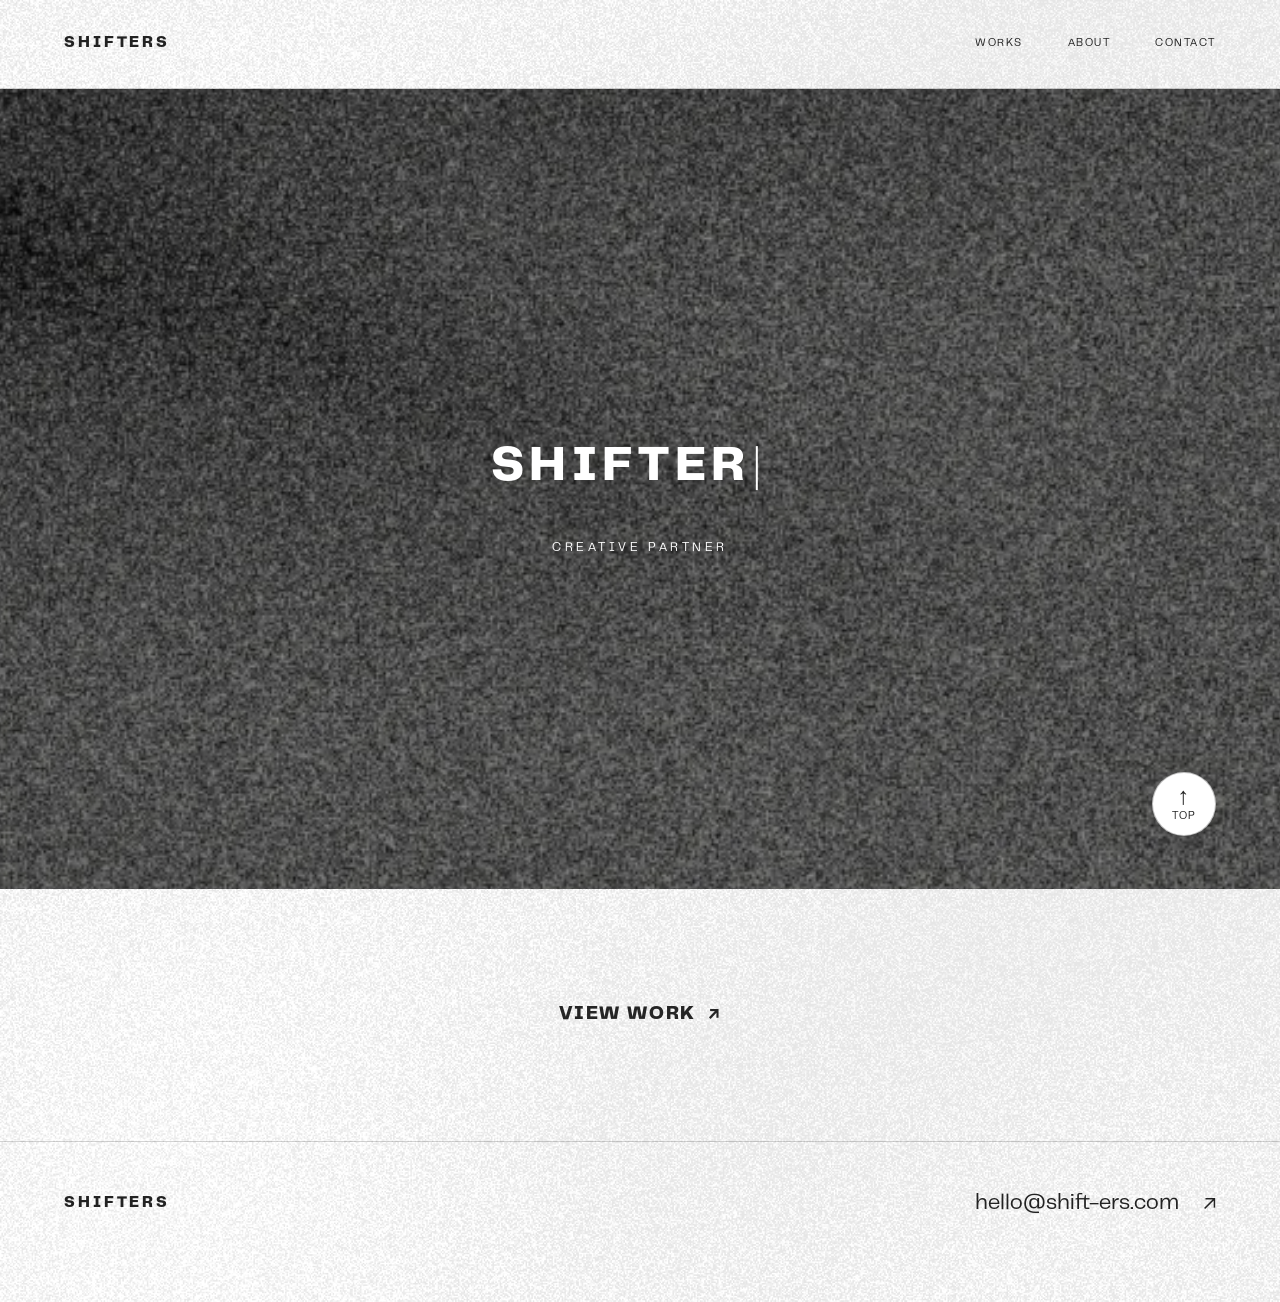
==== src/index.html @ 97853d3a "SHIFTERS 홈페이지 정적 사이트 + 인스타 자동 동기화 Co-Authored-By: Claude Opus 5.5 <noreply@anthropic.com> Claude-Ses" ====
<!doctype html>
<html lang="ko">

<head>
  <meta charset="utf-8">
  <meta name="viewport" content="width=device-width, initial-scale=1">
  <meta name="description" content="쉬프터즈 — 브랜드 빌딩과 콘텐츠 크리에이티브 파트너">

  <title>SHIFTERS — Creative Partner</title>

  <!-- 공통 스타일 다음에 페이지 스타일을 연결합니다. -->
  <link rel="stylesheet" href="./css/common.css">
  <link rel="stylesheet" href="./css/mainpage.css">

  <!-- HTML이 준비된 뒤 실행합니다. -->
  <script src="./js/common.js" defer></script>
  <script src="./js/mainpage.js" defer></script>
</head>

<body data-theme="light">
    <!-- 변경: 페이지 이동 링크를 확장자 없는 서버 경로(/, /works, /about, /contact)로 통일했습니다. -->
  <a class="skip-link" href="#main-content">본문 바로가기</a>

  <!-- 공통 헤더 -->
  <header class="site-header" id="page-top">
    <div class="container site-header__inner">
      <a class="site-brand" href="/" aria-label="SHIFTERS 홈">
        SHIFTERS
      </a>

      <button class="menu-toggle" type="button" aria-expanded="false" aria-controls="site-navigation" hidden>
        <span class="menu-toggle__label">메뉴 열기</span>

        <span class="menu-toggle__icon" aria-hidden="true">
          <span></span>
          <span></span>
        </span>
      </button>

      <nav class="site-nav" id="site-navigation" aria-label="메인 메뉴">
        <a class="site-nav__link" href="/works">WORKS</a>
        <a class="site-nav__link" href="/about">ABOUT</a>
        <a class="site-nav__link" href="/contact">CONTACT</a>
      </nav>
    </div>
  </header>

  <!-- 첫 화면 전용 콘텐츠 -->
  <main class="site-main home-page" id="main-content" tabindex="-1">
    <h1 class="home-page__title">
      SHIFTERS — Brand & Content Creative Partner
    </h1>

    <div class="stage">
      <svg class="hero-art" role="img" aria-labelledby="hero-title hero-description" xmlns="http://www.w3.org/2000/svg"
        width="1440" height="900" viewBox="0 0 1440 900">
        <title id="hero-title">SHIFTERS</title>
        <desc id="hero-description">
          PRESS THE SHIFT KEY — CREATIVE PARTNER
        </desc>

        <defs>
          <clipPath id="logo-reveal">
            <rect id="logo-mask" x="0" y="0" width="1440" height="900" />
          </clipPath>

          <clipPath id="prompt-reveal">
            <rect id="prompt-mask" x="0" y="0" width="1440" height="900" />
          </clipPath>

          <clipPath id="hero-crop">
            <rect width="1440" height="900" />
          </clipPath>
        </defs>

        <!-- 기존 차콜 배경 -->
        <g id="Charcoal-background" clip-path="url(#hero-crop)">
          <rect width="1440" height="900" fill="#242424" />

          <image id="Original-brand-charcoal-texture" x="-280" y="-130" width="2000" height="3262.032"
            preserveAspectRatio="none" href="./image/shifters_logo.webp" />

          <rect width="1440" height="900" fill="#000" opacity="0.20" />
        </g>

        <!-- 기존 SVG 메뉴는 공통 HTML 헤더로 옮겼습니다. -->

        <g id="Hero-logo">
          <text id="SHIFTERS-editable-source" clip-path="url(#logo-reveal)" x="720" y="440" fill="#fff"
            font-family="Telegraf, Arial Black, Arial, sans-serif" font-size="56" font-weight="800" letter-spacing="6"
            text-anchor="middle">SHIFTERS</text>
        </g>

        <g id="Shift-key-prompt">
          <text id="PRESS-THE-SHIFT-KEY" clip-path="url(#prompt-reveal)" x="720" y="499" fill="#fff"
            font-family="Telegraf, Arial, sans-serif" font-size="18" letter-spacing="6" text-anchor="middle">PRESS THE
            SHIFT KEY</text>
        </g>

        <text id="Brand-description" x="720" y="520" fill="#fff" font-family="Telegraf, Arial, sans-serif"
          font-size="14" letter-spacing="4" text-anchor="middle">CREATIVE PARTNER</text>

        <rect id="animated-caret" x="0" y="0" width="2" height="20" fill="#fff" aria-hidden="true" />
      </svg>

    </div>
    <section class="home-work-cta" aria-label="작업물 보기">
      <a class="text-link" href="/works">VIEW WORK <span aria-hidden="true">↗</span></a>
    </section>
  </main>

  <!-- 공통 푸터 -->
  <footer class="site-footer">
    <div class="container">
      <div class="site-footer__top">
        <a class="site-brand" href="/" aria-label="SHIFTERS 홈">
          SHIFTERS
        </a>

        <a class="site-footer__email" href="mailto:hello@shift-ers.com">
          hello@shift-ers.com
          <span aria-hidden="true">↗</span>
        </a>
      </div>

      <div class="site-footer__bottom">
<!--        <p>CREATIVE PARTNER</p>-->
<!--        <p>PRESS THE SHIFT KEY.</p>-->
      </div>
    </div>
  </footer>
  <!-- 변경: CONTACT와 같은 고정 TOP 버튼으로 페이지 맨 위로 이동합니다. -->
  <a class="page-top-button" href="#page-top" aria-label="페이지 맨 위로 이동">TOP</a>
</body>

</html>
---- src/css/common.css ----
/* ========================================
   Fonts
======================================== */

@font-face {
    font-family: "Telegraf";
    src: url("../fonts/PPTelegraf-Regular.otf") format("opentype");
    font-weight: 400;
    font-style: normal;
    font-display: swap;
}

@font-face {
    font-family: "Telegraf";
    src: url("../fonts/PPTelegraf-Ultrabold.otf") format("opentype");
    font-weight: 800;
    font-style: normal;
    font-display: swap;
}

/* ========================================
   Design tokens
======================================== */

:root {
    --font-body:
        "Telegraf",
        "Apple SD Gothic Neo",
        "Noto Sans KR",
        Arial,
        sans-serif;

    --content-width: 1440px;
    --page-gutter: clamp(24px, 5vw, 80px);
    --section-space: clamp(64px, 9vw, 140px);

    --text-small: 12px;
    --text-body: 16px;

    --motion-fast: 180ms;
}

/* 기본 테마: 밝은 내부 페이지 */
body {
    --color-background: #f3f2ee;
    --color-surface: #eae9e4;
    --color-text: #252525;
    --color-muted: #686862;
    --color-line: #d6d5cf;
}

/* 어두운 첫 화면 */
body[data-theme="dark"] {
    --color-background: #242424;
    --color-surface: #2d2d2d;
    --color-text: #f3f2ee;
    --color-muted: #b7b7af;
    --color-line: #494945;
}

/* ========================================
   Base
======================================== */

*,
*::before,
*::after {
    box-sizing: border-box;
}

html {
    scroll-behavior: smooth;
    scroll-padding-top: 24px;
}

body {
    display: flex;
    flex-direction: column;
    min-height: 100vh;
    min-height: 100svh;
    margin: 0;
    background: var(--color-background);
    color: var(--color-text);
    font-family: var(--font-body);
    font-size: var(--text-body);
    line-height: 1.7;
    word-break: keep-all;
    overflow-wrap: anywhere;
    -webkit-font-smoothing: antialiased;
}

h1,
h2,
h3,
h4,
p {
    margin: 0;
}

h1,
h2,
h3,
h4 {
    line-height: 1.2;
}

a {
    color: inherit;
    text-decoration: none;
}

button,
input,
textarea,
select {
    font: inherit;
}

button {
    color: inherit;
}

button:not(:disabled) {
    cursor: pointer;
}

img,
video {
    display: block;
    max-width: 100%;
    height: auto;
}

svg {
    display: block;
    max-width: 100%;
}

[hidden] {
    display: none !important;
}

::selection {
    background: var(--color-text);
    color: var(--color-background);
}

:focus-visible {
    outline: 2px solid currentColor;
    outline-offset: 6px;
}

/* ========================================
   Shared layout
======================================== */

.container {
    width: 100%;
    max-width: var(--content-width);
    margin-inline: auto;
    padding-inline: var(--page-gutter);
}

.site-main {
    flex: 1;
    min-width: 0;
}

.section {
    padding-block: var(--section-space);
}

.section-label {
    font-size: 11px;
    font-weight: 400;
    line-height: 1.6;
    letter-spacing: 0.14em;
}

.section-title {
    font-size: clamp(36px, 4.8vw, 72px);
    font-weight: 800;
    line-height: 1.2;
    letter-spacing: -0.05em;
}

.section-description {
    max-width: 560px;
    color: var(--color-muted);
    font-size: clamp(14px, 1.4vw, 17px);
    line-height: 1.9;
}

.text-link {
    display: inline-flex;
    align-items: center;
    gap: 24px;
    min-height: 44px;
    border-bottom: 1px solid var(--color-line);
}

.text-link:hover {
    border-bottom-color: currentColor;
}

/* ========================================
   Skip link
======================================== */

.skip-link {
    position: fixed;
    top: 12px;
    left: 12px;
    z-index: 100;
    padding: 12px 18px;
    transform: translateY(calc(-100% - 24px));
    background: var(--color-text);
    color: var(--color-background);
}

.skip-link:focus {
    transform: translateY(0);
}

/* ========================================
   Header
======================================== */

.site-header {
    position: relative;
    z-index: 20;
    background: var(--color-background);
    border-bottom: 1px solid var(--color-line);
}

.site-header__inner {
    display: flex;
    align-items: center;
    justify-content: space-between;
    gap: 32px;
    min-height: 88px;
}

.site-brand {
    display: inline-flex;
    align-items: center;
    min-height: 44px;
    flex-shrink: 0;
    font-size: 16px;
    font-weight: 800;
    letter-spacing: 0.18em;
}

.site-nav {
    display: flex;
    align-items: center;
    gap: clamp(24px, 3.5vw, 56px);
}

.site-nav__link {
    position: relative;
    display: inline-flex;
    align-items: center;
    min-height: 44px;
    font-size: 11px;
    letter-spacing: 0.14em;
}

.site-nav__link::after {
    position: absolute;
    right: 0;
    bottom: 5px;
    left: 0;
    height: 1px;
    background: currentColor;
    transform: scaleX(0);
    transform-origin: left;
    transition: transform var(--motion-fast) ease;
    content: "";
}

.site-nav__link:hover::after,
.site-nav__link[aria-current="page"]::after {
    transform: scaleX(1);
}

/* ========================================
   Mobile menu button
======================================== */

.menu-toggle {
    display: none;
    align-items: center;
    justify-content: center;
    gap: 12px;
    min-width: 44px;
    min-height: 44px;
    padding: 8px 0 8px 12px;
    border: 0;
    background: transparent;
}

.menu-toggle__label {
    font-size: 12px;
}

.menu-toggle__icon {
    position: relative;
    display: block;
    width: 22px;
    height: 16px;
}

.menu-toggle__icon>span {
    position: absolute;
    left: 0;
    width: 22px;
    height: 1px;
    background: currentColor;
    transition:
        top var(--motion-fast) ease,
        transform var(--motion-fast) ease;
}

.menu-toggle__icon>span:first-child {
    top: 4px;
}

.menu-toggle__icon>span:last-child {
    top: 12px;
}

.menu-toggle[aria-expanded="true"] .menu-toggle__icon>span:first-child {
    top: 8px;
    transform: rotate(45deg);
}

.menu-toggle[aria-expanded="true"] .menu-toggle__icon>span:last-child {
    top: 8px;
    transform: rotate(-45deg);
}

/* ========================================
   Footer
======================================== */

.site-footer {
    margin-top: var(--section-space);
    padding-block: 40px 28px;
    border-top: 1px solid var(--color-line);
}

.site-footer__top,
.site-footer__bottom {
    display: flex;
    align-items: center;
    justify-content: space-between;
    gap: 24px;
}

.site-footer__email {
    display: inline-flex;
    align-items: center;
    gap: 24px;
    min-height: 44px;
    font-size: clamp(14px, 1.8vw, 22px);
}

.site-footer__email:hover {
    text-decoration: underline;
    text-underline-offset: 6px;
}

.site-footer__bottom {
    margin-top: 48px;
    color: var(--color-muted);
    font-size: 10px;
    letter-spacing: 0.08em;
}

/* ========================================
   Mobile
======================================== */

@media (max-width: 760px) {
    .site-header__inner {
        flex-wrap: wrap;
        gap: 0;
        min-height: 72px;
    }

    .site-brand {
        font-size: 14px;
    }

    .menu-toggle:not([hidden]) {
        display: inline-flex;
    }

    .site-nav {
        flex-direction: column;
        align-items: stretch;
        gap: 0;
        width: 100%;
        padding-block: 12px 24px;
    }

    .site-nav__link {
        min-height: 56px;
        border-top: 1px solid var(--color-line);
        font-size: 13px;
    }

    .site-nav__link::after {
        right: auto;
        bottom: 12px;
        width: 24px;
    }

    .site-footer__top,
    .site-footer__bottom {
        flex-direction: column;
        align-items: flex-start;
        gap: 12px;
    }

    .site-footer__bottom {
        margin-top: 32px;
    }
}

@media (prefers-reduced-motion: reduce) {
    html {
        scroll-behavior: auto;
    }

    .site-nav__link::after,
    .menu-toggle__icon>span {
        transition: none;
    }
}

/* 회사소개서 2페이지의 원본 질감 적용 (밝은 페이지 전용).
   PNG는 글자/그림이 없는 검은 입자 + 투명 배경 원본입니다.
   PDF와 같이 흰 바탕 위에 15% 농도로 겹쳐 밝은 종이 질감을 만듭니다. */
body[data-theme="light"] {
    --color-background: #fff;
    --color-surface: transparent;
    --color-line: rgb(37 37 37 / 20%);
    background: var(--color-background);
    position: relative;
    isolation: isolate;
}

/* 별도 배경 레이어만 투명하게 하므로 본문 글자와 이미지는 흐려지지 않습니다.
   원본 3200px 이미지를 PDF 페이지 폭과 같은 1440px로 표시합니다.
   화면 폭에 따라 입자 크기가 달라지지 않도록 크기를 고정합니다. */
body[data-theme="light"]::before {
    content: "";
    position: absolute;
    inset: 0;
    z-index: -1;
    pointer-events: none;
    background-image: url("../image/paper-texture-light.webp");
    background-repeat: repeat;
    background-size: 1440px 864px;
    opacity: 0.15;
}

/* 헤더와 푸터도 같은 배경이 이어지도록 단색 덮개를 없앱니다.
   dark 테마와 메인페이지에는 적용되지 않습니다. */
body[data-theme="light"] .site-header,
body[data-theme="light"] .site-footer {
    background: transparent;
}

/* 밝은 페이지 가독성 보정 */
body[data-theme="light"] {
    --color-text: #222;
    --color-muted: #4d4d49;

    /* 영문은 Telegraf, 지원하지 않는 한글은 다음 글꼴로 표시 */
    font-family:
        "Telegraf",
        "Apple SD Gothic Neo",
        "Noto Sans KR",
        "Malgun Gothic",
        sans-serif;
}

/* 종이 질감은 유지하되 작은 글자를 방해하지 않도록 농도 감소 */
body[data-theme="light"]::before {
    opacity: 0.1;
}

/* 변경: 메인·WORKS에서 CONTACT와 동일한 크기와 위치의 TOP 버튼을 사용합니다. */
.page-top-button {
    position: fixed;
    right: clamp(32px, 5vw, 80px);
    bottom: calc(64px + env(safe-area-inset-bottom, 0px));
    z-index: 15;
    display: flex;
    flex-direction: column;
    align-items: center;
    justify-content: center;
    gap: 2px;
    width: 64px;
    height: 64px;
    min-height: 64px;
    margin: 0;
    padding: 0;
    border: 1px solid rgb(37 37 37 / 28%);
    border-radius: 50%;
    background: #fff;
    color: #252525;
    box-shadow: 0 4px 18px rgb(0 0 0 / 12%);
    font-size: 11px;
    line-height: 1.2;
    letter-spacing: 0.08em;
    transition: background-color 180ms ease, box-shadow 180ms ease;
}

.page-top-button::before {
    content: "↑";
    font-family: Arial, sans-serif;
    font-size: 24px;
    line-height: 1;
}

@media (hover: hover) {
    .page-top-button:hover {
        background: #fff;
        box-shadow: 0 5px 18px rgb(0 0 0 / 10%);
    }
}

@media (max-width: 760px) {
    .page-top-button {
        right: 24px;
        bottom: calc(40px + env(safe-area-inset-bottom, 0px));
    }
}

@media (prefers-reduced-motion: reduce) {
    .page-top-button {
        transition: none;
    }
}
---- src/css/mainpage.css ----
/* 첫 화면 레이아웃 */
.home-page {
  display: grid;
  place-items: center;
}

/* 화면에는 SVG 로고를 보여주고, 문서 제목은 별도로 제공합니다. */
.home-page__title {
  position: absolute;
  width: 1px;
  height: 1px;
  padding: 0;
  margin: -1px;
  overflow: hidden;
  clip-path: inset(50%);
  white-space: nowrap;
  border: 0;
}

.home-page .stage {
  position: relative;
  width: 100%;
  margin-inline: auto;
  isolation: isolate;
}

.home-page .hero-art {
  display: block;
  width: 100%;
  height: auto;
}

.home-page #animated-caret {
  visibility: hidden;
}

/* 실제로 클릭할 수 있는 프로젝트 링크 */
.hero-work-link {
  position: absolute;
  top: 71%;
  left: 50%;
  display: inline-flex;
  align-items: center;
  justify-content: center;
  gap: 20px;
  min-height: 44px;
  padding: 10px 16px;
  transform: translateX(-50%);
  color: #fff;
  font-size: 12px;
  letter-spacing: 0.2em;
  white-space: nowrap;
}

.hero-work-link:hover {
  text-decoration: underline;
  text-underline-offset: 6px;
}

.hero-work-link > span {
  font-size: 20px;
}

/* 첫 화면 하단 라벨 */
.hero-bottom {
  position: absolute;
  right: 4.1667%;
  bottom: 5%;
  left: 4.1667%;
  display: flex;
  align-items: center;
  gap: 24px;
  color: #fff;
  font-size: 11px;
  letter-spacing: 0.18em;
}

.hero-bottom > span:first-child {
  flex-shrink: 0;
}

.hero-bottom__line {
  flex: 1;
  height: 1px;
  background: rgb(255 255 255 / 60%);
}

/* 홈에서는 히어로 다음에 바로 푸터가 이어집니다. */
.home-page + .site-footer {
  margin-top: 0;
}

/* 모바일에서는 SVG 중앙 부분을 크게 보여줍니다. */
@media (max-width: 760px) {
  .home-page .stage {
    height: 620px;
    height: clamp(520px, 76svh, 720px);
    overflow: hidden;
  }

  .home-page .hero-art {
    position: absolute;
    top: 50%;
    left: 50%;
    width: auto;
    max-width: none;
    height: 100%;
    transform: translate(-50%, -50%);
  }

  .hero-work-link {
    top: 73%;
    font-size: 11px;
  }

  .hero-bottom {
    right: 24px;
    bottom: 28px;
    left: 24px;
    gap: 18px;
    font-size: 9px;
  }
}
/* 히어로 다음에는 작업물 페이지로 이어지는 링크만 표시 */
.home-work-cta {
  display: flex;
  justify-content: center;
  align-items: center;
  padding: clamp(56px, 8vw, 104px) 24px;
}
.home-work-cta .text-link {
  gap: 12px;
  min-height: 44px;
  padding: 12px 0;
  border: 0;
  background: transparent;
  color: #252525;
  font-size: clamp(16px, 1.5vw, 20px);
  font-weight: 600;
  line-height: 1.2;
  letter-spacing: 0.08em;
  transition: background-color 180ms ease, color 180ms ease;
}
.home-work-cta .text-link > span { font-size: 1em; }
.home-work-cta .text-link:hover {
  background: #252525;
  color: #fffefa;
  border-color: #252525;
}
.home-work-cta .text-link:focus-visible {
  outline: 2px solid #252525;
  outline-offset: 6px;
}
@media (prefers-reduced-motion: reduce) {
  .home-work-cta .text-link { transition: none; }
}
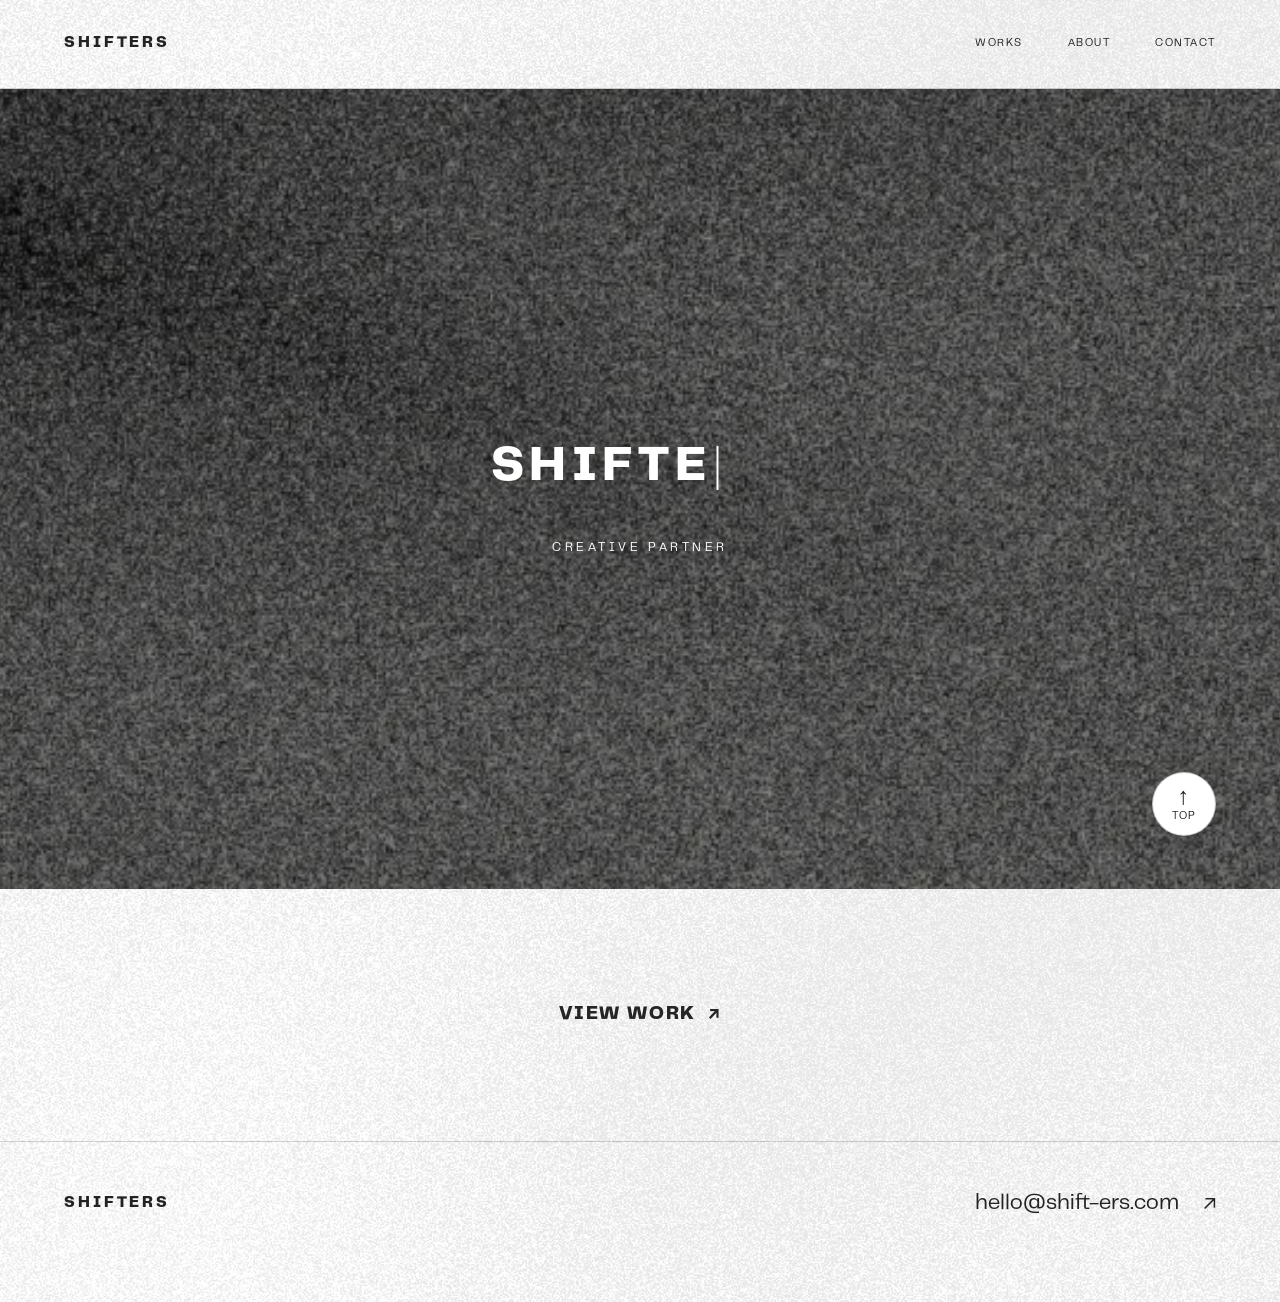
==== commit a8bad479: "페이지 제목·설명에 한글 브랜드명 쉬프터즈 추가 Co-Authored-By: Claude Opus 5.5 <noreply@anthropic.com> Claude-Session: h" ====
--- a/src/index.html
+++ b/src/index.html
@@ -6,7 +6,7 @@
   <meta name="viewport" content="width=device-width, initial-scale=1">
   <meta name="description" content="쉬프터즈 — 브랜드 빌딩과 콘텐츠 크리에이티브 파트너">
 
-  <title>SHIFTERS — Creative Partner</title>
+  <title>쉬프터즈 SHIFTERS — 브랜드·콘텐츠 크리에이티브 파트너</title>
 
   <!-- 공통 스타일 다음에 페이지 스타일을 연결합니다. -->
   <link rel="stylesheet" href="./css/common.css">
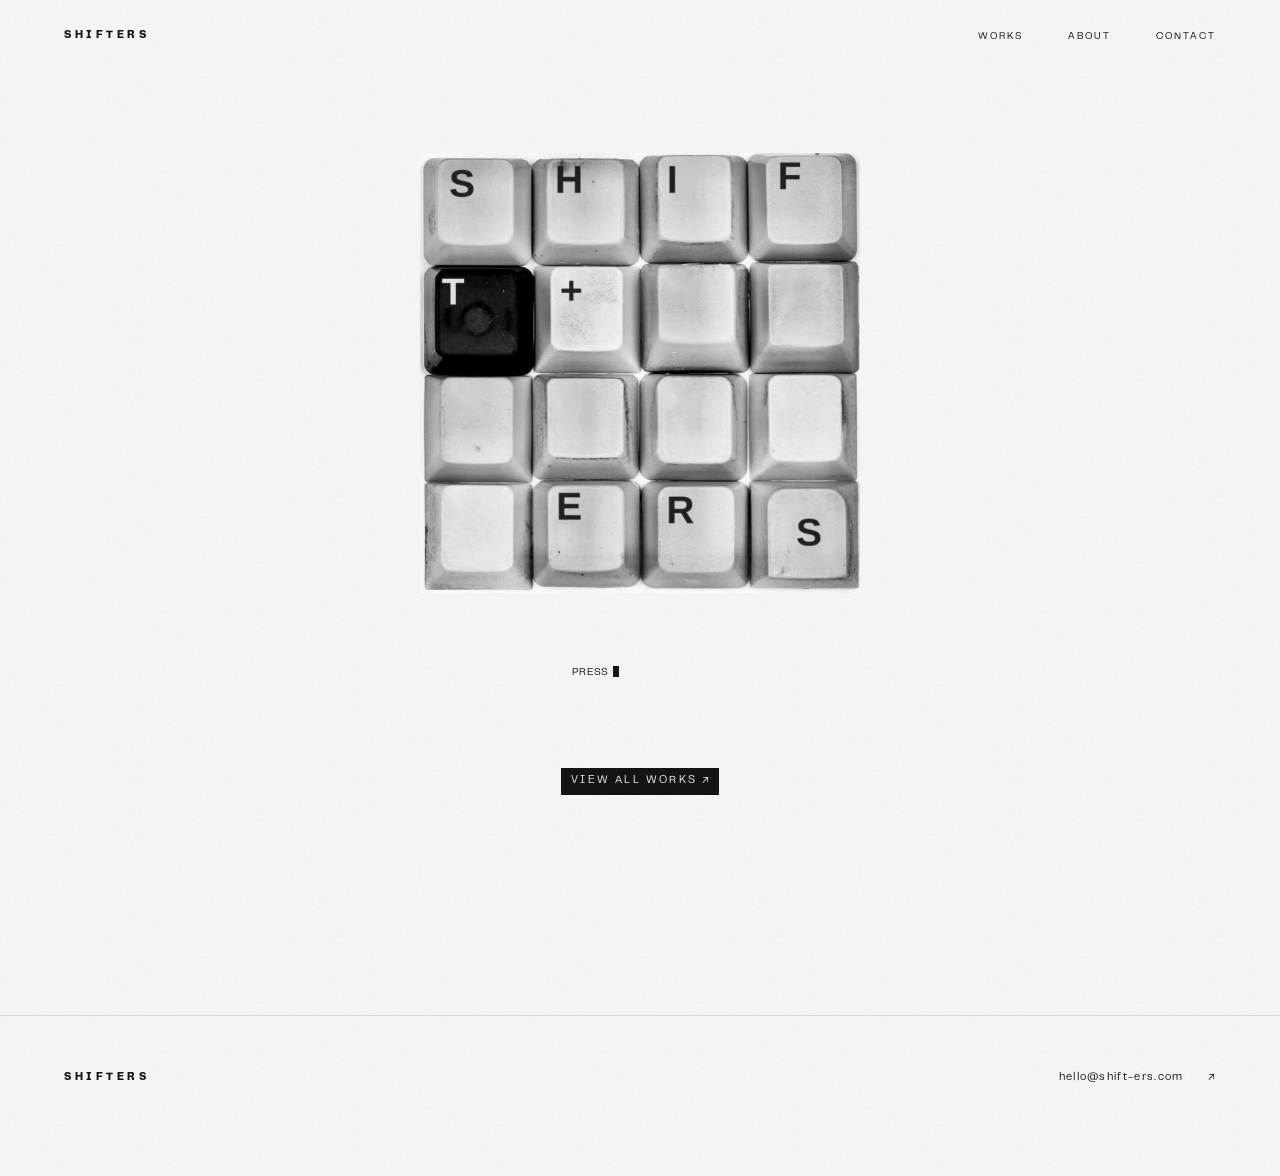
==== commit c91df96e: "새 디자인 실제 사이트 반영: src-next → src 메인·WORKS·ABOUT·CONTACT 리디자인을 라이브에 적용. WORKS 번호는 01부터 오름차순.  Co-Autho" ====
--- a/src/index.html
+++ b/src/index.html
@@ -10,14 +10,14 @@
 
   <!-- 공통 스타일 다음에 페이지 스타일을 연결합니다. -->
   <link rel="stylesheet" href="./css/common.css">
-  <link rel="stylesheet" href="./css/mainpage.css">
+  <link rel="stylesheet" href="./css/theme.css">
 
   <!-- HTML이 준비된 뒤 실행합니다. -->
   <script src="./js/common.js" defer></script>
-  <script src="./js/mainpage.js" defer></script>
+  <script src="./js/theme.js" defer></script>
 </head>
 
-<body data-theme="light">
+<body data-theme="light" class="page-home">
     <!-- 변경: 페이지 이동 링크를 확장자 없는 서버 경로(/, /works, /about, /contact)로 통일했습니다. -->
   <a class="skip-link" href="#main-content">본문 바로가기</a>
 
@@ -45,68 +45,26 @@
     </div>
   </header>
 
-  <!-- 첫 화면 전용 콘텐츠 -->
-  <main class="site-main home-page" id="main-content" tabindex="-1">
-    <h1 class="home-page__title">
-      SHIFTERS — Brand & Content Creative Partner
-    </h1>
+  <main class="site-main home-page arc-home" id="main-content" tabindex="-1">
+    <h1 class="visually-hidden">쉬프터즈 SHIFTERS — 브랜드·콘텐츠 크리에이티브 파트너</h1>
 
-    <div class="stage">
-      <svg class="hero-art" role="img" aria-labelledby="hero-title hero-description" xmlns="http://www.w3.org/2000/svg"
-        width="1440" height="900" viewBox="0 0 1440 900">
-        <title id="hero-title">SHIFTERS</title>
-        <desc id="hero-description">
-          PRESS THE SHIFT KEY — CREATIVE PARTNER
-        </desc>
+    <!-- 첫 화면: 키캡 사진 하나 + 바로 아래 PRESS THE SHIFT KEY -->
+    <section class="arc-hero" aria-label="SHIFTERS 소개">
 
-        <defs>
-          <clipPath id="logo-reveal">
-            <rect id="logo-mask" x="0" y="0" width="1440" height="900" />
-          </clipPath>
+      <div class="arc-hero__center">
+        <button class="arc-key arc-keyphoto" type="button" aria-label="SHIFT+ERS 키캡 눌러보기">
+          <img src="./image/shifters-keys.webp" alt="SHIFT+ERS가 한 글자씩 새겨진 키보드 키캡들" width="1200" height="1200">
+        </button>
+        <div class="arc-credit arc-typewriter" aria-label="Press the shift key. Creative partner.">
+          <p class="arc-credit__title" data-type="Press the shift key" aria-hidden="true"></p>
+          <p class="arc-credit__line" data-type="Creative partner" aria-hidden="true"></p>
+        </div>
 
-          <clipPath id="prompt-reveal">
-            <rect id="prompt-mask" x="0" y="0" width="1440" height="900" />
-          </clipPath>
+        <a class="arc-more arc-more--hero" href="/works">View all works <span aria-hidden="true">&#8599;</span></a>
+      </div>
+    </section>
 
-          <clipPath id="hero-crop">
-            <rect width="1440" height="900" />
-          </clipPath>
-        </defs>
 
-        <!-- 기존 차콜 배경 -->
-        <g id="Charcoal-background" clip-path="url(#hero-crop)">
-          <rect width="1440" height="900" fill="#242424" />
-
-          <image id="Original-brand-charcoal-texture" x="-280" y="-130" width="2000" height="3262.032"
-            preserveAspectRatio="none" href="./image/shifters_logo.webp" />
-
-          <rect width="1440" height="900" fill="#000" opacity="0.20" />
-        </g>
-
-        <!-- 기존 SVG 메뉴는 공통 HTML 헤더로 옮겼습니다. -->
-
-        <g id="Hero-logo">
-          <text id="SHIFTERS-editable-source" clip-path="url(#logo-reveal)" x="720" y="440" fill="#fff"
-            font-family="Telegraf, Arial Black, Arial, sans-serif" font-size="56" font-weight="800" letter-spacing="6"
-            text-anchor="middle">SHIFTERS</text>
-        </g>
-
-        <g id="Shift-key-prompt">
-          <text id="PRESS-THE-SHIFT-KEY" clip-path="url(#prompt-reveal)" x="720" y="499" fill="#fff"
-            font-family="Telegraf, Arial, sans-serif" font-size="18" letter-spacing="6" text-anchor="middle">PRESS THE
-            SHIFT KEY</text>
-        </g>
-
-        <text id="Brand-description" x="720" y="520" fill="#fff" font-family="Telegraf, Arial, sans-serif"
-          font-size="14" letter-spacing="4" text-anchor="middle">CREATIVE PARTNER</text>
-
-        <rect id="animated-caret" x="0" y="0" width="2" height="20" fill="#fff" aria-hidden="true" />
-      </svg>
-
-    </div>
-    <section class="home-work-cta" aria-label="작업물 보기">
-      <a class="text-link" href="/works">VIEW WORK <span aria-hidden="true">↗</span></a>
-    </section>
   </main>
 
   <!-- 공통 푸터 -->
--- a/src/css/theme.css
+++ b/src/css/theme.css
@@ -0,0 +1,2047 @@
+/* ========================================================
+   SHIFTERS — ARCHIVE THEME
+   VOICE   : 조용한 아카이브, 작업 노트를 넘겨보는 느낌
+   IDEA    : 종이 위에 붙인 테이프·키캡·손그림 주석
+   PICTURE : Shift 키캡 한 개 + 크롭 마크 + 코발트 손그림 원
+   COLOUR  : 종이(#ECEAE5) / 먹(#1B1B1A) / 코발트(#2447D8) 하나
+   TYPE    : Telegraf 그대로. 작은 대문자 메타 + 굵은 제목만
+   ======================================================== */
+
+:root {
+  --arc-paper: #e9e9e7;
+  --arc-paper-2: #dcdcda;
+  --arc-ink: #141414;
+  --arc-muted: #6f6f6c;
+  --arc-line: rgb(20 20 20 / 12%);
+  --arc-cobalt: #141414;
+  --arc-red: #a8231d;
+  --arc-highlight: transparent;
+  --arc-tape: transparent;
+  --arc-tape-edge: transparent;
+  --arc-meta-size: 10px;
+  --arc-gutter: clamp(20px, 4vw, 56px);
+
+  --arc-circle: url("data:image/svg+xml,%3Csvg xmlns='http://www.w3.org/2000/svg' viewBox='0 0 200 100' preserveAspectRatio='none'%3E%3Cpath d='M24 58 C 14 26, 72 8, 120 11 C 170 14, 196 36, 186 62 C 176 88, 116 96, 70 91 C 28 86, 6 66, 20 40 C 28 24, 50 15, 76 13' fill='none' stroke='%23141414' stroke-width='1.3' stroke-linecap='round' vector-effect='non-scaling-stroke'/%3E%3C/svg%3E");
+  --arc-scrawl: url("data:image/svg+xml,%3Csvg xmlns='http://www.w3.org/2000/svg' viewBox='0 0 200 12' preserveAspectRatio='none'%3E%3Cpath d='M2 7 C 40 2, 80 11, 120 6 S 182 3, 198 8' fill='none' stroke='%231b1b1a' stroke-width='3' stroke-linecap='round' vector-effect='non-scaling-stroke'/%3E%3C/svg%3E");
+}
+
+/* ---------- 종이 + 필름 그레인 ---------- */
+body[data-theme="light"],
+body[data-theme="dark"] {
+  --color-background: var(--arc-paper);
+  --color-surface: var(--arc-paper-2);
+  --color-text: var(--arc-ink);
+  --color-muted: var(--arc-muted);
+  --color-line: var(--arc-line);
+  background: var(--arc-paper);
+  color: var(--arc-ink);
+}
+
+/* 기존 종이 텍스처는 타일 경계가 띠처럼 보여 끄고, 아래 그레인으로 대체합니다. */
+body[data-theme="light"]::before {
+  display: none;
+}
+
+body::after {
+  content: "";
+  position: fixed;
+  inset: -50%;
+  z-index: 40;
+  pointer-events: none;
+  opacity: 0.16;
+  mix-blend-mode: multiply;
+  background-image: url("data:image/svg+xml,%3Csvg xmlns='http://www.w3.org/2000/svg' width='220' height='220'%3E%3Cfilter id='n'%3E%3CfeTurbulence type='fractalNoise' baseFrequency='.9' numOctaves='3' stitchTiles='stitch'/%3E%3CfeColorMatrix values='0 0 0 0 0 0 0 0 0 0 0 0 0 0 0 0 0 0 .9 0'/%3E%3C/filter%3E%3Crect width='100%25' height='100%25' filter='url(%23n)'/%3E%3C/svg%3E");
+}
+
+.visually-hidden {
+  position: absolute !important;
+  width: 1px;
+  height: 1px;
+  overflow: hidden;
+  clip: rect(0 0 0 0);
+  white-space: nowrap;
+}
+
+/* ---------- 공통 메타 글씨 ---------- */
+.arc-meta {
+  margin: 0;
+  font-size: var(--arc-meta-size);
+  font-weight: 400;
+  line-height: 1.55;
+  letter-spacing: 0.14em;
+  text-transform: uppercase;
+  color: var(--arc-ink);
+}
+
+/* ---------- 헤더 / 푸터 ---------- */
+.site-header,
+body[data-theme="light"] .site-header {
+  background: transparent;
+  border-bottom: 0;
+}
+
+.site-header__inner {
+  min-height: 72px;
+}
+
+.site-brand {
+  font-size: 11px;
+  letter-spacing: 0.32em;
+}
+
+.site-nav__link {
+  font-size: 10px;
+  letter-spacing: 0.2em;
+}
+
+.site-nav__link[aria-current="page"]::after {
+  height: 8px;
+  bottom: 9px;
+  background: var(--arc-scrawl) center / 100% 100% no-repeat;
+  transform: none;
+}
+
+.site-footer,
+body[data-theme="light"] .site-footer {
+  background: transparent;
+  border-top: 1px solid var(--arc-line);
+}
+
+.site-footer .site-brand {
+  font-size: 11px;
+}
+
+.site-footer__email {
+  font-size: 11px;
+  letter-spacing: 0.12em;
+}
+
+.page-top-button {
+  background: var(--arc-paper);
+  border: 1px solid var(--arc-line);
+  color: var(--arc-ink);
+}
+
+/* ---------- 재사용 장식 ---------- */
+.arc-crop {
+  position: absolute;
+  width: 22px;
+  height: 22px;
+  border-color: var(--arc-ink);
+  border-style: solid;
+  border-width: 0;
+  pointer-events: none;
+}
+
+.arc-crop--tl { top: 0; left: 0; border-top-width: 1px; border-left-width: 1px; }
+.arc-crop--tr { top: 0; right: 0; border-top-width: 1px; border-right-width: 1px; }
+.arc-crop--bl { bottom: 0; left: 0; border-bottom-width: 1px; border-left-width: 1px; }
+.arc-crop--br { bottom: 0; right: 0; border-bottom-width: 1px; border-right-width: 1px; }
+
+.arc-underline {
+  padding-bottom: 0.18em;
+  background: var(--arc-scrawl) left bottom / 100% 0.32em no-repeat;
+}
+
+.arc-circled {
+  position: relative;
+  display: inline-block;
+}
+
+.arc-circled::after {
+  content: "";
+  position: absolute;
+  inset: -0.32em -0.38em -0.28em -0.42em;
+  background: var(--arc-circle) center / 100% 100% no-repeat;
+  pointer-events: none;
+}
+
+.arc-highlight {
+  position: relative;
+  display: inline;
+  padding: 0.18em 0.35em;
+  background: var(--arc-highlight);
+  -webkit-box-decoration-break: clone;
+  box-decoration-break: clone;
+  line-height: 2.05;
+}
+
+.arc-pin {
+  display: inline-block;
+  position: relative;
+  width: 14px;
+  height: 14px;
+  vertical-align: middle;
+}
+
+.arc-pin::before {
+  content: "";
+  position: absolute;
+  left: 0;
+  width: 14px;
+  height: 14px;
+  border-radius: 50%;
+  background: var(--arc-cobalt);
+  box-shadow: 0 2px 3px rgb(0 0 0 / 22%);
+}
+
+.arc-pin::after {
+  content: "";
+  position: absolute;
+  left: 6px;
+  width: 2px;
+  height: 1.25em;
+  background: var(--arc-cobalt);
+}
+
+.arc-pin--start::before { top: -14px; }
+.arc-pin--start::after { top: -2px; }
+.arc-pin--end::before { top: 6px; }
+.arc-pin--end::after { top: -10px; }
+
+/* 테이프 조각 */
+.arc-tapebit {
+  position: absolute;
+  width: 74px;
+  height: 22px;
+  background: var(--arc-tape);
+  box-shadow: inset 0 0 0 1px var(--arc-tape-edge);
+  pointer-events: none;
+}
+
+/* ========================================================
+   HOME
+   ======================================================== */
+
+.arc-home {
+  padding: 0 var(--arc-gutter);
+}
+
+.arc-hero {
+  position: relative;
+  display: grid;
+  place-items: center;
+  min-height: calc(100svh - 72px);
+  padding-block: 72px 96px;
+}
+
+.arc-hero > .arc-meta {
+  position: absolute;
+}
+
+.arc-hero__tl { top: 16px; left: 0; }
+.arc-hero__tr { top: 16px; right: 0; text-align: right; }
+.arc-hero__bl { bottom: 28px; left: 0; }
+.arc-hero__br { bottom: 28px; right: 0; text-align: right; }
+
+.arc-hero__stage {
+  position: relative;
+  width: min(62vw, 640px);
+  padding: clamp(36px, 6vw, 72px) clamp(28px, 5vw, 64px);
+}
+
+.arc-key,
+.contact-shift-key {
+  transition: transform 140ms ease;
+}
+
+.arc-key {
+  display: block;
+  width: 100%;
+  padding: 0;
+  border: 0;
+  background: transparent;
+  cursor: pointer;
+  -webkit-tap-highlight-color: transparent;
+}
+
+.arc-key img {
+  width: 100%;
+  height: auto;
+  filter: grayscale(1) contrast(1.08);
+}
+
+.arc-key.is-pressed,
+.contact-shift-key.is-pressed {
+  transform: translateY(5px) scale(0.985);
+}
+
+.arc-key:focus-visible {
+  outline: 1px dashed var(--arc-ink);
+  outline-offset: 10px;
+}
+
+.arc-scribble-circle {
+  position: absolute;
+  left: -2%;
+  top: 8%;
+  width: 46%;
+  height: 70%;
+  max-width: none;
+  overflow: visible;
+  pointer-events: none;
+}
+
+.arc-scribble-circle path {
+  fill: none;
+  stroke: var(--arc-cobalt);
+  stroke-width: 2.4;
+  stroke-linecap: round;
+  vector-effect: non-scaling-stroke;
+  stroke-dasharray: 1;
+  stroke-dashoffset: 1;
+  animation: arc-draw 1.4s 0.5s cubic-bezier(0.65, 0, 0.35, 1) forwards;
+}
+
+.arc-scribble-circle path {
+  stroke-dasharray: 760;
+  stroke-dashoffset: 760;
+}
+
+@keyframes arc-draw {
+  to { stroke-dashoffset: 0; }
+}
+
+.arc-hero__line {
+  position: absolute;
+  left: 0;
+  right: 0;
+  bottom: 64px;
+  display: flex;
+  justify-content: space-between;
+  margin: 0 auto;
+  max-width: 560px;
+  font-size: var(--arc-meta-size);
+  letter-spacing: 0.24em;
+  text-transform: uppercase;
+}
+
+/* 테이프 문장 콜라주 */
+.arc-tape {
+  position: relative;
+  display: grid;
+  grid-template-columns: repeat(12, minmax(0, 1fr));
+  row-gap: 14px;
+  padding-block: clamp(80px, 12vw, 180px);
+  border-top: 1px solid var(--arc-line);
+}
+
+.arc-tape__strip {
+  justify-self: start;
+  margin: 0;
+  padding: 0.16em 0.5em 0.2em;
+  background: var(--arc-tape);
+  box-shadow: inset 0 0 0 1px var(--arc-tape-edge), 0 1px 0 rgb(0 0 0 / 4%);
+  font-size: clamp(26px, 4.4vw, 64px);
+  font-weight: 800;
+  line-height: 1.12;
+  letter-spacing: -0.04em;
+}
+
+.arc-tape__strip--a { grid-column: 2 / span 7; transform: rotate(-1.2deg); }
+.arc-tape__strip--b { grid-column: 3 / span 8; transform: rotate(0.8deg) translateX(-0.4em); margin-top: -0.25em; }
+.arc-tape__strip--c {
+  grid-column: 7 / span 6;
+  justify-self: end;
+  transform: rotate(-0.6deg);
+  font-size: clamp(14px, 1.6vw, 20px);
+  font-weight: 400;
+  letter-spacing: 0.02em;
+  margin-top: 18px;
+}
+
+.arc-tape__note {
+  grid-column: 2 / span 7;
+  margin-top: clamp(48px, 7vw, 96px);
+  font-size: clamp(15px, 1.35vw, 18px);
+  max-width: 34em;
+}
+
+.arc-tape__index {
+  grid-column: 2 / span 10;
+  margin-top: 56px;
+  color: var(--arc-muted);
+}
+
+.arc-tape__note {
+  line-height: 2.15;
+}
+
+/* 최근 작업 */
+.arc-selected {
+  padding-block: clamp(64px, 9vw, 140px);
+  border-top: 1px solid var(--arc-line);
+}
+
+.arc-selected__head {
+  display: grid;
+  grid-template-columns: repeat(3, minmax(0, 1fr));
+  margin-bottom: 40px;
+}
+
+.arc-selected__head > :nth-child(2) { text-align: center; }
+.arc-selected__head > :nth-child(3) { text-align: right; }
+
+.arc-selected__grid {
+  display: grid;
+  grid-template-columns: repeat(4, minmax(0, 1fr));
+  gap: clamp(16px, 2.4vw, 36px);
+  align-items: start;
+}
+
+.arc-thumb {
+  display: block;
+  color: inherit;
+}
+
+.arc-thumb:nth-child(even) {
+  margin-top: clamp(32px, 6vw, 96px);
+}
+
+.arc-thumb__media {
+  position: relative;
+  aspect-ratio: 3 / 4;
+  overflow: hidden;
+  background: var(--arc-paper-2);
+}
+
+.arc-thumb__media img {
+  width: 100%;
+  height: 100%;
+  object-fit: cover;
+  filter: grayscale(1) contrast(1.06) brightness(1.02);
+  transition: filter 400ms ease;
+}
+
+.arc-thumb:hover .arc-thumb__media img,
+.arc-thumb:focus-visible .arc-thumb__media img {
+  filter: none;
+}
+
+.arc-thumb__meta {
+  display: flex;
+  justify-content: space-between;
+  gap: 8px;
+  margin-top: 12px;
+  font-size: var(--arc-meta-size);
+  letter-spacing: 0.12em;
+  color: var(--arc-muted);
+}
+
+.arc-thumb__title {
+  margin-top: 6px;
+  font-size: 13px;
+  line-height: 1.45;
+  display: -webkit-box;
+  -webkit-box-orient: vertical;
+  -webkit-line-clamp: 2;
+  overflow: hidden;
+}
+
+.arc-more {
+  display: inline-block;
+  margin-top: 64px;
+  margin-left: 50%;
+  transform: translateX(-50%);
+  font-size: 11px;
+  letter-spacing: 0.2em;
+  text-transform: uppercase;
+  padding: 0.3em 0.2em;
+  position: relative;
+}
+
+.arc-more::after {
+  content: "";
+  position: absolute;
+  inset: -0.6em -1.2em -0.6em -1.2em;
+  background: var(--arc-circle) center / 100% 100% no-repeat;
+  opacity: 0;
+  transition: opacity 200ms ease;
+}
+
+.arc-more:hover::after,
+.arc-more:focus-visible::after {
+  opacity: 1;
+}
+
+/* ========================================================
+   WORKS
+   ======================================================== */
+
+.portfolio-heading {
+  display: grid;
+  grid-template-columns: repeat(3, minmax(0, 1fr));
+  align-items: end;
+  margin-bottom: clamp(40px, 6vw, 88px);
+  padding-bottom: 20px;
+  border-bottom: 1px solid var(--arc-line);
+}
+
+.portfolio-heading .section-label {
+  margin-bottom: 10px;
+  font-size: var(--arc-meta-size);
+  letter-spacing: 0.16em;
+}
+
+.portfolio-heading h1,
+.portfolio-heading .section-title {
+  font-size: clamp(40px, 7vw, 104px);
+  font-weight: 800;
+  letter-spacing: -0.05em;
+  line-height: 0.95;
+}
+
+.portfolio-heading h1 {
+  position: relative;
+  display: inline-block;
+}
+
+.portfolio-heading h1::after {
+  content: "";
+  position: absolute;
+  inset: -0.18em -0.28em -0.12em -0.3em;
+  background: var(--arc-circle) center / 100% 100% no-repeat;
+  pointer-events: none;
+}
+
+.portfolio-count {
+  grid-column: 3;
+  justify-self: end;
+  font-size: var(--arc-meta-size);
+  letter-spacing: 0.16em;
+  color: var(--arc-ink);
+}
+
+.work-grid {
+  gap: clamp(40px, 6vw, 88px) clamp(16px, 2.4vw, 36px);
+  grid-template-columns: repeat(4, minmax(0, 1fr));
+  align-items: start;
+}
+
+.work-card:not([hidden]):nth-child(4n + 2),
+.work-card:not([hidden]):nth-child(4n + 4) {
+  margin-top: clamp(28px, 5vw, 80px);
+}
+
+.work-card__media {
+  aspect-ratio: 3 / 4;
+  border: 0;
+  background: var(--arc-paper-2);
+}
+
+.work-card__media video,
+.work-card__media img {
+  object-fit: cover;
+  background: var(--arc-paper-2);
+  filter: grayscale(1) contrast(1.06);
+  transition: filter 400ms ease;
+}
+
+.work-card:hover .work-card__media video,
+.work-card:hover .work-card__media img,
+.work-card:focus-within .work-card__media video,
+.work-card:focus-within .work-card__media img {
+  filter: none;
+}
+
+.work-card__hint {
+  bottom: 10px;
+  right: 10px;
+  padding: 3px 8px;
+  background: var(--arc-paper);
+  color: var(--arc-ink);
+  font-size: 9px;
+  letter-spacing: 0.14em;
+  text-transform: uppercase;
+  opacity: 0;
+  transition: opacity 200ms ease;
+}
+
+.work-card:hover .work-card__hint,
+.work-card:focus-within .work-card__hint {
+  opacity: 1;
+}
+
+.work-card__meta {
+  margin-top: 12px;
+  font-size: var(--arc-meta-size);
+  letter-spacing: 0.12em;
+  color: var(--arc-muted);
+}
+
+.work-card__meta span:first-child {
+  color: var(--arc-ink);
+}
+
+.work-card__title {
+  margin-top: 6px;
+  font-size: 13px;
+  font-weight: 400;
+  line-height: 1.45;
+  height: 2.9em;
+}
+
+.work-pagination {
+  gap: 40px;
+  font-size: 10px;
+  letter-spacing: 0.2em;
+  text-transform: uppercase;
+}
+
+.work-pagination a {
+  border-bottom: 0;
+  background: var(--arc-scrawl) left bottom 8px / 100% 6px no-repeat;
+}
+
+/* 영상 창: 어두운 박스 대신 종이 */
+.work-dialog {
+  background: var(--arc-paper);
+  color: var(--arc-ink);
+  border: 0;
+  box-shadow: 0 30px 80px rgb(0 0 0 / 35%);
+}
+
+.work-dialog::backdrop {
+  background: rgb(236 235 230 / 86%);
+  backdrop-filter: blur(6px) grayscale(1);
+}
+
+.work-dialog__close,
+.work-dialog__play {
+  border-color: var(--arc-line);
+  font-size: 10px;
+  letter-spacing: 0.16em;
+  text-transform: uppercase;
+}
+
+.work-dialog__status {
+  color: var(--arc-muted);
+}
+
+/* ========================================================
+   ABOUT
+   ======================================================== */
+
+.about-meta span,
+.about-eyebrow {
+  font-size: var(--arc-meta-size) !important;
+  letter-spacing: 0.16em !important;
+}
+
+/* 제목을 테이프 띠처럼: 줄마다 띠가 끊깁니다 */
+.about-intro__title {
+  font-weight: 800;
+  letter-spacing: -0.05em;
+  line-height: 1.22 !important;
+}
+
+.about-intro__title,
+.about-heading {
+  -webkit-box-decoration-break: clone;
+  box-decoration-break: clone;
+}
+
+.about-intro__title {
+  display: inline;
+  padding: 0.02em 0.28em 0.08em;
+  background: var(--arc-tape);
+  box-shadow: inset 0 0 0 1px var(--arc-tape-edge);
+}
+
+.about-intro .container > .about-intro__title {
+  display: inline;
+}
+
+.about-intro__title span {
+  position: relative;
+  color: inherit;
+}
+
+.about-intro__title span::after {
+  content: "";
+  position: absolute;
+  inset: -0.22em -0.25em -0.18em -0.3em;
+  background: var(--arc-circle) center / 100% 100% no-repeat;
+  pointer-events: none;
+}
+
+.about-intro__bottom {
+  margin-top: clamp(48px, 7vw, 96px);
+}
+
+/* 철학: 양쪽 정렬 텍스트 단 + 세로로 긴 사진 */
+.about-philosophy__grid {
+  align-items: stretch;
+}
+
+.about-key-art {
+  position: relative;
+  aspect-ratio: 4 / 5;
+  max-width: 460px;
+  width: 100%;
+  min-height: 0 !important;
+  padding: 0 !important;
+  background: #d9d7d1 !important;
+  border: 0 !important;
+  box-shadow: none !important;
+  display: grid !important;
+  place-items: center;
+}
+
+.about-key-art::before,
+.about-key-art::after {
+  content: "";
+  position: absolute;
+  width: 74px;
+  height: 22px;
+  background: var(--arc-tape);
+  box-shadow: inset 0 0 0 1px var(--arc-tape-edge);
+}
+
+.about-key-art::before { top: -10px; left: 18%; transform: rotate(-4deg); }
+.about-key-art::after { bottom: -10px; right: 16%; transform: rotate(3deg); }
+
+.about-key.about-key--photo {
+  width: 78% !important;
+  height: auto !important;
+  aspect-ratio: 1000 / 394;
+  background-color: transparent !important;
+  filter: grayscale(1) contrast(1.1);
+}
+
+.about-philosophy .about-copy {
+  text-align: justify;
+  font-size: 14px;
+  line-height: 1.9;
+  max-width: 30em;
+  color: var(--arc-ink);
+}
+
+.about-heading {
+  font-weight: 800;
+  letter-spacing: -0.04em;
+}
+
+/* 서비스: 형광 띠 + 핀 */
+.about-service summary {
+  border-color: var(--arc-line) !important;
+}
+
+.about-service__number {
+  font-size: var(--arc-meta-size) !important;
+  letter-spacing: 0.16em;
+}
+
+.about-service__name > span:first-child {
+  display: inline-block;
+  width: fit-content;
+  justify-self: start;
+  align-self: start;
+  padding: 0.04em 0.3em;
+  -webkit-box-decoration-break: clone;
+  box-decoration-break: clone;
+  transition: background 200ms ease;
+}
+
+.about-service[open] .about-service__name > span:first-child {
+  background: var(--arc-highlight);
+  position: relative;
+}
+
+.about-service[open] .about-service__name > span:first-child::before {
+  content: "";
+  position: absolute;
+  left: -6px;
+  top: -12px;
+  width: 13px;
+  height: 13px;
+  border-radius: 50%;
+  background: var(--arc-cobalt);
+  box-shadow: 0 2px 3px rgb(0 0 0 / 22%);
+}
+
+.about-service__body li {
+  font-size: 11px;
+  letter-spacing: 0.14em;
+  text-transform: uppercase;
+}
+
+/* 프로세스: 작은 인덱스 */
+.about-process__number {
+  font-size: var(--arc-meta-size) !important;
+  letter-spacing: 0.16em;
+  color: var(--arc-cobalt) !important;
+}
+
+.about-process__item {
+  background: transparent !important;
+  border: 0 !important;
+  border-top: 1px solid var(--arc-line) !important;
+  border-radius: 0 !important;
+  box-shadow: none !important;
+}
+
+.about-process__item h3 {
+  font-size: 14px !important;
+}
+
+.about-process__item p {
+  font-size: 12px !important;
+  color: var(--arc-muted);
+}
+
+/* ========================================================
+   CONTACT
+   ======================================================== */
+
+.contact-label {
+  font-size: var(--arc-meta-size);
+  letter-spacing: 0.16em;
+}
+
+.contact-title {
+  letter-spacing: -0.06em;
+}
+
+.contact-shift-key img {
+  filter: grayscale(1) contrast(1.08);
+}
+
+.contact-title .arc-circled::after {
+  inset: -0.12em -0.2em -0.06em -0.24em;
+}
+
+.contact-heading {
+  font-weight: 800;
+  letter-spacing: -0.03em;
+}
+
+/* 대표 소개: 손그림 테두리 + 테이프 */
+.contact-director {
+  position: relative;
+  padding: clamp(28px, 4vw, 48px) !important;
+  background: rgb(255 255 255 / 45%) !important;
+  border: 0 !important;
+  border-radius: 0 !important;
+  box-shadow: none !important;
+}
+
+.contact-director::before {
+  content: "";
+  position: absolute;
+  inset: -10px;
+  background: url("data:image/svg+xml,%3Csvg xmlns='http://www.w3.org/2000/svg' viewBox='0 0 100 100' preserveAspectRatio='none'%3E%3Cpath d='M4 3 C 30 1, 70 4, 97 2 C 99 30, 96 70, 98 97 C 70 99, 30 96, 3 98 C 1 70, 4 30, 2 6' fill='none' stroke='%231b1b1a' stroke-width='1.4' stroke-linecap='round' vector-effect='non-scaling-stroke'/%3E%3C/svg%3E") center / 100% 100% no-repeat;
+  pointer-events: none;
+}
+
+.contact-director::after {
+  content: "";
+  position: absolute;
+  top: -14px;
+  right: 14%;
+  width: 46px;
+  height: 64px;
+  background: rgb(46 130 82 / 78%);
+  transform: rotate(4deg);
+  pointer-events: none;
+}
+
+.contact-director p {
+  font-size: 14px;
+  line-height: 1.9;
+}
+
+.contact-director__greeting {
+  display: inline;
+  padding: 0.08em 0.3em;
+  background: var(--arc-highlight);
+  -webkit-box-decoration-break: clone;
+  box-decoration-break: clone;
+}
+
+/* 연락 채널: 테이프 라벨 */
+.contact-social__link {
+  position: relative;
+  border: 0 !important;
+  background: var(--arc-tape) !important;
+  box-shadow: inset 0 0 0 1px var(--arc-tape-edge) !important;
+  transition: transform 160ms ease;
+}
+
+.contact-social__link:nth-child(1) { transform: rotate(-1deg); }
+.contact-social__link:nth-child(2) { transform: rotate(0.8deg); }
+
+.contact-social__link:hover {
+  transform: rotate(0deg) translateY(-2px);
+}
+
+/* ========================================================
+   반응형 / 접근성
+   ======================================================== */
+
+@media (max-width: 1000px) {
+  .work-grid,
+  .arc-selected__grid {
+    grid-template-columns: repeat(2, minmax(0, 1fr));
+  }
+  .work-card:not([hidden]):nth-child(4n + 4) { margin-top: 0; }
+  .work-card:not([hidden]):nth-child(even) { margin-top: clamp(28px, 5vw, 80px); }
+}
+
+@media (max-width: 760px) {
+  .arc-hero {
+    min-height: calc(100svh - 64px);
+    padding-block: 96px 120px;
+  }
+  .arc-hero__stage { width: 86vw; }
+  .arc-hero__line { bottom: 76px; max-width: 86%; }
+  .arc-tape { grid-template-columns: minmax(0, 1fr); }
+  .arc-tape > * { grid-column: 1 !important; }
+  .arc-tape__strip--c { justify-self: start; }
+  .arc-selected__head { grid-template-columns: 1fr 1fr; row-gap: 6px; }
+  .arc-selected__head > :nth-child(3) { display: none; }
+  .arc-selected__head > :nth-child(2) { text-align: right; }
+  .portfolio-heading { grid-template-columns: 1fr auto; }
+  .portfolio-count { grid-column: 2; }
+  .about-key-art { min-height: 280px; }
+}
+
+@media (max-width: 600px) {
+  .work-grid { grid-template-columns: repeat(2, minmax(0, 1fr)); gap: 40px 14px; }
+  .work-card__title { font-size: 12px; }
+}
+
+@media (hover: none) {
+  .work-card__media video,
+  .work-card__media img,
+  .arc-thumb__media img {
+    filter: grayscale(0.85) contrast(1.04);
+  }
+  .work-card__hint { opacity: 1; }
+}
+
+@media (prefers-reduced-motion: reduce) {
+  .arc-scribble-circle path { animation: none; stroke-dashoffset: 0; }
+  .arc-key, .contact-shift-key { transition: none; }
+}
+
+@media (max-width: 600px) {
+  .work-card__meta span:nth-child(2) { display: none; }
+}
+
+
+/* ========================================================
+   CHIC MONO — 2차 수정
+   회색 종이, 강한 그레인, 장식은 얇은 원 하나만
+   ======================================================== */
+
+:root {
+  --arc-circle-red: url("data:image/svg+xml,%3Csvg xmlns='http://www.w3.org/2000/svg' viewBox='0 0 200 100' preserveAspectRatio='none'%3E%3Cpath d='M24 58 C 14 26, 72 8, 120 11 C 170 14, 196 36, 186 62 C 176 88, 116 96, 70 91 C 28 86, 6 66, 20 40 C 28 24, 50 15, 76 13' fill='none' stroke='%23a8231d' stroke-width='1.6' stroke-linecap='round' vector-effect='non-scaling-stroke'/%3E%3C/svg%3E");
+}
+
+/* 홈 히어로 */
+.arc-hero__center {
+  display: grid;
+  justify-items: center;
+  gap: clamp(28px, 4vw, 48px);
+  width: min(56vw, 560px);
+}
+
+.arc-hero__center .arc-key img {
+  filter: none;
+  mix-blend-mode: multiply;
+}
+
+.arc-hero__press {
+  margin: 0;
+  font-size: 11px;
+  letter-spacing: 0.5em;
+  text-transform: uppercase;
+  padding-left: 0.5em;
+}
+
+/* 사진: 흑백 + 거친 입자 */
+.arc-thumb__media::after,
+.work-card__media::after {
+  content: "";
+  position: absolute;
+  inset: 0;
+  pointer-events: none;
+  opacity: 0.35;
+  mix-blend-mode: overlay;
+  background-image: url("data:image/svg+xml,%3Csvg xmlns='http://www.w3.org/2000/svg' width='160' height='160'%3E%3Cfilter id='n'%3E%3CfeTurbulence type='fractalNoise' baseFrequency='1.1' numOctaves='2' stitchTiles='stitch'/%3E%3C/filter%3E%3Crect width='100%25' height='100%25' filter='url(%23n)'/%3E%3C/svg%3E");
+  transition: opacity 400ms ease;
+}
+
+.arc-thumb:hover .arc-thumb__media::after,
+.work-card:hover .work-card__media::after {
+  opacity: 0.12;
+}
+
+.arc-thumb__media img,
+.work-card__media video,
+.work-card__media img {
+  filter: grayscale(1) contrast(1.18) brightness(0.96);
+}
+
+/* WORKS 제목: 얇은 빨간 원 하나 */
+.portfolio-heading h1::after {
+  background-image: var(--arc-circle-red);
+}
+
+/* ABOUT: 테이프 제거, 굵은 제목 그대로 */
+.about-intro__title {
+  display: block;
+  padding: 0;
+  background: none;
+  box-shadow: none;
+}
+
+.about-intro .container > .about-intro__title {
+  display: block;
+}
+
+.about-key-art {
+  background: var(--arc-paper-2) !important;
+}
+
+.about-key-art::before,
+.about-key-art::after {
+  display: none;
+}
+
+.about-key.about-key--photo {
+  background-image: url("../image/shiftkey-halftone.png") !important;
+  filter: none;
+  mix-blend-mode: multiply;
+}
+
+.about-service[open] .about-service__name > span:first-child {
+  background: none;
+  text-decoration: underline;
+  text-decoration-thickness: 1px;
+  text-underline-offset: 0.18em;
+}
+
+.about-service[open] .about-service__name > span:first-child::before {
+  display: none;
+}
+
+.about-process__number {
+  color: var(--arc-muted) !important;
+}
+
+/* CONTACT: 테이프·초록·형광 제거, 얇은 선만 */
+.contact-director {
+  background: transparent !important;
+}
+
+.contact-director::after {
+  display: none;
+}
+
+.contact-director__greeting {
+  background: none;
+  padding: 0;
+  font-weight: 800;
+}
+
+.contact-social__link,
+.contact-social__link:nth-child(1),
+.contact-social__link:nth-child(2) {
+  background: transparent !important;
+  border: 1px solid var(--arc-ink) !important;
+  box-shadow: none !important;
+  transform: none;
+}
+
+.contact-social__link:hover {
+  background: var(--arc-ink) !important;
+  color: var(--arc-paper);
+  transform: none;
+}
+
+.contact-shift-key img {
+  content: url("../image/shiftkey-halftone.png");
+  mix-blend-mode: multiply;
+  filter: none;
+}
+
+.site-nav__link[aria-current="page"]::after {
+  height: 1px;
+  bottom: 12px;
+  background: currentColor;
+}
+
+@media (max-width: 760px) {
+  .arc-hero__center { width: 84vw; }
+  .arc-hero__press { font-size: 10px; letter-spacing: 0.36em; }
+}
+
+/* ========================================================
+   MAIN — 테이프로 붙인 문장 (3차 수정)
+   ======================================================== */
+
+body.page-home,
+body.page-works {
+  --arc-paper: #fbfbfa;
+  --color-background: #fbfbfa;
+  background: #fbfbfa;
+}
+
+body.page-home::after,
+body.page-works::after {
+  opacity: 0.06;
+}
+
+.page-home .arc-hero__center {
+  gap: clamp(36px, 5vw, 64px);
+}
+
+.arc-pasted {
+  position: relative;
+  display: grid;
+  width: min(100%, 520px);
+  font-size: clamp(22px, 2.9vw, 38px);
+  line-height: 1;
+  letter-spacing: -0.015em;
+  color: #111;
+}
+
+.arc-pasted__strip {
+  position: relative;
+  justify-self: start;
+  margin: 0;
+  padding: 0.12em 0.42em 0.16em;
+  isolation: isolate;
+  text-shadow: 0 0 0.6px rgb(0 0 0 / 55%);
+}
+
+/* 반투명 마스킹테이프: 가장자리를 들쭉날쭉하게 자릅니다 */
+.arc-pasted__strip::before {
+  content: "";
+  position: absolute;
+  inset: 0 -0.25em;
+  z-index: -1;
+  background:
+    linear-gradient(90deg, rgb(0 0 0 / 3%), rgb(0 0 0 / 0%) 18%, rgb(0 0 0 / 4%) 60%, rgb(0 0 0 / 1%)),
+    rgb(200 200 197 / 34%);
+  box-shadow: inset 0 0 0 1px rgb(0 0 0 / 3%);
+  clip-path: polygon(0 6%, 2% 0, 4% 9%, 6% 2%, 97% 0, 99% 7%, 100% 3%, 100% 94%, 98% 100%, 96% 92%, 3% 100%, 1% 93%, 0 100%);
+}
+
+.arc-pasted__strip--1 {
+  margin-left: 6%;
+  transform: rotate(-0.4deg);
+}
+
+.arc-pasted__strip--2 {
+  margin-left: 22%;
+  margin-top: -0.18em;
+  transform: rotate(0.3deg);
+}
+
+.arc-pasted__strip--3 {
+  justify-self: end;
+  margin-top: 1.25em;
+  margin-right: -4%;
+  transform: rotate(-0.25deg);
+}
+
+.arc-pasted__strip--4 {
+  justify-self: end;
+  margin-top: -0.2em;
+  margin-right: 14%;
+  transform: rotate(0.45deg);
+}
+
+.arc-pasted__strip--3::before {
+  inset: 0 -0.4em 0 -0.2em;
+}
+
+.arc-scrawl {
+  position: relative;
+}
+
+.arc-scrawl::after {
+  content: "";
+  position: absolute;
+  left: -0.05em;
+  right: -0.08em;
+  bottom: -0.16em;
+  height: 0.2em;
+  background: var(--arc-scrawl) center / 100% 100% no-repeat;
+}
+
+@media (max-width: 760px) {
+  .arc-pasted { font-size: clamp(20px, 6.2vw, 28px); }
+  .arc-pasted__strip--3 { margin-right: 0; }
+}
+
+/* ========================================================
+   MAIN — 크레딧 문구 + 타자기 SHIFTERS (4차 수정)
+   ======================================================== */
+
+.page-home .arc-hero__center {
+  width: min(60vw, 600px);
+  gap: 0;
+}
+
+.page-home .arc-key img {
+  filter: grayscale(1) contrast(1.05);
+  mix-blend-mode: multiply;
+}
+
+/* 앨범 크레딧처럼 작은 글씨 블록, 오른쪽으로 비켜 배치 */
+.arc-credit {
+  justify-self: end;
+  width: min(100%, 300px);
+  margin-top: clamp(40px, 6vw, 72px);
+  margin-right: -6%;
+  font-size: 9.5px;
+  line-height: 1.6;
+  letter-spacing: 0.06em;
+  text-transform: uppercase;
+  color: #1a1a1a;
+}
+
+.arc-credit p { margin: 0; }
+
+.arc-credit__title {
+  display: flex;
+  gap: 2.6em;
+  font-size: 10.5px;
+  letter-spacing: 0.08em;
+}
+
+.arc-credit__plus {
+  margin: 0.9em 0 0.5em !important;
+  font-size: 10px;
+  line-height: 1;
+}
+
+/* 타자기 SHIFTERS */
+.arc-typed {
+  justify-self: start;
+  margin: clamp(56px, 8vw, 104px) 0 0 -2%;
+  display: flex;
+  align-items: center;
+  min-height: 1.2em;
+  font-size: clamp(30px, 4.6vw, 60px);
+  font-weight: 800;
+  letter-spacing: 0.2em;
+  line-height: 1;
+  color: #111;
+}
+
+.arc-typed__text {
+  white-space: pre;
+  text-shadow: 0 0 0.7px rgb(0 0 0 / 60%);
+}
+
+.arc-typed.is-striking .arc-typed__text {
+  transform: translateY(0.02em);
+}
+
+.arc-typed__caret {
+  display: inline-block;
+  width: 0.08em;
+  height: 0.95em;
+  margin-left: 0.04em;
+  background: #111;
+  animation: arc-caret 1s steps(1) infinite;
+}
+
+@keyframes arc-caret {
+  50% { opacity: 0; }
+}
+
+@media (max-width: 760px) {
+  .page-home .arc-hero__center { width: 86vw; }
+  .arc-credit { margin-right: 0; }
+  .arc-typed { font-size: clamp(26px, 9vw, 40px); }
+}
+
+@media (prefers-reduced-motion: reduce) {
+  .arc-typed__caret { animation: none; }
+}
+
+/* ========================================================
+   실제 키캡처럼 보이는 Shift 키 (사진 대신 빛·그림자로 표현)
+   ======================================================== */
+
+.arc-keycap {
+  width: min(100%, 520px);
+  aspect-ratio: 2.35 / 1;
+  justify-self: center;
+  filter: drop-shadow(0 28px 26px rgb(0 0 0 / 16%)) drop-shadow(0 6px 6px rgb(0 0 0 / 14%));
+}
+
+.arc-keycap__base {
+  position: relative;
+  display: block;
+  width: 100%;
+  height: 100%;
+  border-radius: 9% / 21%;
+  background:
+    linear-gradient(180deg, #f4f2ee 0%, #e7e4de 35%, #d6d2ca 100%);
+  box-shadow:
+    inset 0 2px 1px rgb(255 255 255 / 85%),
+    inset 0 -10px 14px rgb(0 0 0 / 12%),
+    inset 10px 0 14px rgb(0 0 0 / 5%),
+    inset -14px 0 16px rgb(0 0 0 / 10%);
+}
+
+/* 위쪽 오목한 면 */
+.arc-keycap__top {
+  position: absolute;
+  inset: 8% 7% 19% 7%;
+  display: flex;
+  flex-direction: column;
+  justify-content: flex-start;
+  padding: 6% 6.5%;
+  border-radius: 8% / 18%;
+  background:
+    radial-gradient(120% 140% at 50% 0%, #fbfaf7 0%, #f1efea 55%, #e6e3dc 100%);
+  box-shadow:
+    0 1px 0 rgb(255 255 255 / 90%),
+    0 6px 10px rgb(0 0 0 / 9%),
+    inset 0 -2px 4px rgb(0 0 0 / 5%);
+  color: #2a2a28;
+  text-align: left;
+  font-family: "Helvetica Neue", Helvetica, Arial, sans-serif;
+  line-height: 1;
+}
+
+.arc-keycap__glyph {
+  font-size: clamp(18px, 2.6vw, 30px);
+  font-weight: 300;
+}
+
+.arc-keycap__label {
+  margin-top: auto;
+  font-size: clamp(20px, 3vw, 34px);
+  font-weight: 400;
+  letter-spacing: -0.01em;
+}
+
+/* 필름 입자 */
+.arc-keycap__base::after {
+  content: "";
+  position: absolute;
+  inset: 0;
+  border-radius: inherit;
+  pointer-events: none;
+  opacity: 0.28;
+  mix-blend-mode: multiply;
+  background-image: url("data:image/svg+xml,%3Csvg xmlns='http://www.w3.org/2000/svg' width='160' height='160'%3E%3Cfilter id='n'%3E%3CfeTurbulence type='fractalNoise' baseFrequency='1.2' numOctaves='2' stitchTiles='stitch'/%3E%3CfeColorMatrix values='0 0 0 0 0 0 0 0 0 0 0 0 0 0 0 0 0 0 .5 0'/%3E%3C/filter%3E%3Crect width='100%25' height='100%25' filter='url(%23n)'/%3E%3C/svg%3E");
+}
+
+.arc-keycap.is-pressed {
+  transform: translateY(6px);
+  filter: drop-shadow(0 14px 14px rgb(0 0 0 / 16%)) drop-shadow(0 3px 3px rgb(0 0 0 / 14%));
+}
+
+/* 5차 수정: 크레딧·타자기 중앙 정렬, 타자기 크기 축소 */
+.arc-credit {
+  justify-self: center;
+  width: auto;
+  margin-right: 0;
+  text-align: center;
+}
+
+.arc-credit__title {
+  justify-content: center;
+}
+
+.arc-typed {
+  justify-self: center;
+  margin-left: 0;
+  font-size: clamp(18px, 2.2vw, 28px);
+  letter-spacing: 0.32em;
+  padding-left: 0.32em;
+}
+
+@media (max-width: 760px) {
+  .arc-typed { font-size: 18px; }
+}
+
+/* 6차 수정: 실제 키캡 사진 (SHIFT+ERS) */
+.arc-keyphoto {
+  width: min(100%, 440px);
+  justify-self: center;
+}
+
+.arc-keyphoto img {
+  width: 100%;
+  height: auto;
+  filter: grayscale(1) contrast(1.04);
+  mix-blend-mode: multiply;
+}
+
+.arc-keyphoto.is-pressed {
+  transform: translateY(4px) scale(0.99);
+}
+
+@media (max-width: 760px) {
+  .arc-keyphoto { width: 100%; }
+}
+
+/* 7차 수정: 크레딧 타자기 모션 + View all works 링크 */
+.arc-typewriter p {
+  min-height: 1.6em;
+  white-space: pre;
+}
+
+.arc-typewriter .arc-credit__plus {
+  min-height: 1em;
+}
+
+.arc-caret {
+  display: inline-block;
+  width: 0.55em;
+  height: 1.05em;
+  margin-left: 0.08em;
+  vertical-align: -0.18em;
+  background: #141414;
+  animation: arc-caret 1s steps(1) infinite;
+}
+
+.arc-more--hero {
+  margin: clamp(40px, 6vw, 64px) 0 0;
+  transform: none;
+  justify-self: center;
+}
+
+.arc-typewriter {
+  display: grid;
+  justify-items: center;
+}
+
+.arc-typewriter p {
+  display: block;
+  text-align: left;
+  max-width: 100%;
+}
+
+.arc-typewriter .arc-credit__title {
+  display: block;
+}
+
+.arc-typewriter .arc-credit__line {
+  margin-top: 0.5em;
+}
+
+/* View all works: 검은 키처럼 검은 라벨 */
+.arc-more--hero {
+  padding: 0.42em 0.7em 0.38em 0.9em;
+  background: #141414;
+  color: #f6f6f4;
+  letter-spacing: 0.22em;
+  transition: background 180ms ease, color 180ms ease;
+}
+
+.arc-more--hero::after {
+  display: none;
+}
+
+.arc-more--hero:hover,
+.arc-more--hero:focus-visible {
+  background: transparent;
+  color: #141414;
+  box-shadow: inset 0 0 0 1px #141414;
+}
+
+/* 두 줄 크기·자간 통일 */
+.arc-typewriter .arc-credit__title,
+.arc-typewriter .arc-credit__line {
+  font-size: 10.5px;
+  letter-spacing: 0.08em;
+}
+
+/* 메인은 한 화면이라 TOP 버튼이 필요 없습니다 */
+.page-home .page-top-button {
+  display: none;
+}
+
+
+/* ========================================================
+   WORKS — 8차 수정
+   ======================================================== */
+
+.work-pagination a {
+  background: none;
+  border: 0;
+  text-decoration: none;
+  letter-spacing: 0.22em;
+}
+
+.work-pagination a:hover {
+  opacity: 0.55;
+}
+
+/* 영상 창: 왼쪽 영상, 오른쪽 캡션 */
+.work-dialog {
+  width: min(1080px, calc(100% - 32px));
+  background: #fbfbfa;
+}
+
+.work-dialog__header h2 {
+  font-size: clamp(16px, 1.8vw, 22px);
+  font-weight: 800;
+  letter-spacing: -0.01em;
+}
+
+.work-dialog__body {
+  display: grid;
+  grid-template-columns: minmax(0, 1.15fr) minmax(0, 1fr);
+  gap: clamp(20px, 3vw, 40px);
+  align-items: start;
+}
+
+.work-dialog__media {
+  position: relative;
+}
+
+.work-dialog__video {
+  width: 100%;
+  height: min(70dvh, 680px);
+  background: #111;
+}
+
+.work-dialog__sound {
+  position: absolute;
+  top: 12px;
+  right: 12px;
+  min-height: 32px;
+  padding: 4px 12px;
+  border: 0;
+  background: #141414;
+  color: #fbfbfa;
+  font-size: 10px;
+  letter-spacing: 0.18em;
+  text-transform: uppercase;
+}
+
+.work-dialog__text {
+  display: flex;
+  flex-direction: column;
+  max-height: min(70dvh, 680px);
+}
+
+.work-dialog__caption {
+  flex: 1;
+  overflow-y: auto;
+  padding-right: 6px;
+  white-space: pre-line;
+  font-size: 13px;
+  line-height: 1.85;
+  color: #1b1b1a;
+}
+
+.work-dialog__caption:empty {
+  display: none;
+}
+
+.work-dialog__footer {
+  margin-top: 20px;
+  padding-top: 14px;
+  border-top: 1px solid var(--arc-line);
+  font-size: 10px;
+  letter-spacing: 0.16em;
+  text-transform: uppercase;
+}
+
+.work-dialog__instagram {
+  text-decoration: none;
+}
+
+@media (max-width: 760px) {
+  .work-dialog__body { grid-template-columns: minmax(0, 1fr); }
+  .work-dialog__video { height: min(56dvh, 520px); }
+  .work-dialog__text { max-height: none; }
+  .work-dialog__caption { max-height: 30dvh; }
+}
+
+.work-dialog__poster {
+  width: 100%;
+  height: min(70dvh, 680px);
+  object-fit: contain;
+  background: #ececea;
+}
+
+.work-dialog__status {
+  margin-top: 10px;
+  font-size: 11px;
+  letter-spacing: 0.04em;
+  color: var(--arc-muted);
+}
+
+@media (max-width: 760px) {
+  .work-dialog__poster { height: min(56dvh, 520px); }
+}
+
+/* WORKS: 카드 아래 캡션 제목은 숨기고 번호·분류·날짜만 */
+.page-works .work-card__title {
+  display: none;
+}
+
+.page-works .portfolio-section {
+  padding-top: clamp(24px, 4vw, 56px);
+}
+
+/* ========================================================
+   ABOUT — 9차 수정: 메인 배경 + 에디토리얼 텍스트 단과 세로 사진
+   ======================================================== */
+
+body.page-about {
+  --arc-paper: #fbfbfa;
+  --color-background: #fbfbfa;
+  background: #fbfbfa;
+}
+
+body.page-about::after {
+  opacity: 0.06;
+}
+
+.arc-essay {
+  display: grid;
+  grid-template-columns: minmax(0, 260px) minmax(0, 290px);
+  justify-content: center;
+  align-items: start;
+  gap: clamp(20px, 2.4vw, 32px);
+  padding: clamp(80px, 12vw, 180px) var(--arc-gutter);
+}
+
+.arc-essay__text {
+  display: grid;
+  gap: 1.6em;
+  padding-top: 2px;
+  font-size: 12.5px;
+  line-height: 1.75;
+  letter-spacing: 0.02em;
+  text-align: justify;
+  text-align-last: left;
+  word-break: keep-all;
+  color: #1b1b1a;
+}
+
+.arc-essay__text h2 {
+  margin: 0;
+  font-size: 12.5px;
+  font-weight: 800;
+  line-height: 1.75;
+  letter-spacing: 0.02em;
+}
+
+.arc-essay__text p {
+  margin: 0;
+}
+
+.arc-essay__photo {
+  margin: 0;
+  aspect-ratio: 1 / 2;
+  overflow: hidden;
+  background: #ececea;
+}
+
+.arc-essay__photo img {
+  width: 100%;
+  height: 100%;
+  object-fit: cover;
+  filter: grayscale(1) contrast(1.04);
+}
+
+@media (max-width: 600px) {
+  .arc-essay {
+    grid-template-columns: minmax(0, 1fr) minmax(0, 1fr);
+    gap: 16px;
+    padding-inline: 20px;
+  }
+  .arc-essay__text { font-size: 11.5px; }
+  .arc-essay__text h2 { font-size: 11.5px; }
+}
+
+@media (max-width: 600px) {
+  .arc-essay__text { text-align: left; }
+}
+
+/* ========================================================
+   ABOUT — 10차 수정: 연파랑 형광펜 띠 + 파란 핀
+   ======================================================== */
+
+.arc-pinned {
+  display: grid;
+  place-items: center;
+  padding: clamp(100px, 14vw, 200px) var(--arc-gutter);
+}
+
+.arc-pinned__note {
+  position: relative;
+  display: grid;
+  justify-items: start;
+  font-size: clamp(14px, 1.4vw, 18px);
+  line-height: 1;
+  letter-spacing: -0.01em;
+  color: #14171c;
+}
+
+.arc-pinned__line {
+  position: relative;
+  margin: 0;
+  padding: 0.3em 0.45em 0.32em;
+  background: rgb(160 186 216 / 92%);
+  white-space: nowrap;
+}
+
+.arc-pinned__line strong {
+  font-weight: 800;
+}
+
+/* 띠마다 시작 위치·각도를 조금씩 어긋나게 */
+.arc-pinned__line--1 { margin-left: 1.6em; transform: rotate(0.6deg); }
+.arc-pinned__line--2 { margin-left: 0.2em; margin-top: -0.05em; transform: rotate(-0.4deg); }
+.arc-pinned__line--3 { margin-left: 0.8em; margin-top: -0.04em; transform: rotate(0.3deg); }
+.arc-pinned__line--4 { margin-left: 2.4em; margin-top: -0.05em; transform: rotate(-0.5deg); }
+.arc-pinned__line--5 { margin-left: 0;     margin-top: -0.04em; transform: rotate(0.4deg); }
+
+.arc-pinned__pin {
+  position: absolute;
+  width: 0.95em;
+  height: 0.95em;
+  border-radius: 50%;
+  background: #1c6be0;
+  box-shadow: 0 0.1em 0.25em rgb(0 0 0 / 28%), inset -0.12em -0.14em 0.2em rgb(0 0 0 / 18%);
+  z-index: 2;
+}
+
+.arc-pinned__pin::after {
+  content: "";
+  position: absolute;
+  left: 50%;
+  width: 2px;
+  height: 0.9em;
+  margin-left: -1px;
+  background: #1c6be0;
+}
+
+.arc-pinned__pin--start {
+  left: 1.1em;
+  top: -0.85em;
+}
+
+.arc-pinned__pin--start::after { top: 0.8em; }
+
+.arc-pinned__pin--end {
+  right: -0.85em;
+  top: 0.15em;
+}
+
+.arc-pinned__pin--end::after { top: 0.8em; }
+
+@media (max-width: 600px) {
+  .arc-pinned__note { font-size: clamp(13px, 4vw, 16px); }
+}
+
+/* 손글씨 비교 시안 */
+.hand .arc-pinned__note {
+  font-family: "Nanum Pen Script", "Telegraf", sans-serif;
+  font-size: clamp(22px, 2.1vw, 28px);
+  letter-spacing: 0.01em;
+}
+
+.hand .arc-pinned__line {
+  padding: 0.16em 0.45em 0.2em;
+}
+
+.hand .arc-pinned__line strong {
+  font-weight: 400;
+}
+
+/* 영어 띠 아래 한국어 번역 (WHAT WE DO 설명과 같은 글꼴·크기) */
+.arc-pinned__ko {
+  margin-top: clamp(40px, 5vw, 64px);
+  max-width: none;
+  text-align: center;
+}
+
+@media (max-width: 600px) {
+  .arc-pinned__ko { text-align: left; }
+  .arc-pinned__line { white-space: normal; }
+}
+
+/* ========================================================
+   ABOUT — 11차 수정: TV 사진, 서비스명 굵은 대문자
+   ======================================================== */
+
+.arc-tv {
+  margin: 0;
+  width: min(100%, 880px);
+}
+
+.arc-tv img {
+  width: 100%;
+  height: auto;
+  filter: grayscale(1);
+  mix-blend-mode: multiply;
+}
+
+.arc-pinned__ko {
+  margin-top: clamp(28px, 4vw, 48px);
+}
+
+/* 서비스 이름: WHAT WE DO와 같은 굵은 대문자 */
+.about-service__name > span:first-child {
+  font-weight: 800 !important;
+  font-size: 14px !important;
+  letter-spacing: 0.12em !important;
+  text-transform: uppercase;
+  text-decoration: none !important;
+  padding: 0 !important;
+}
+
+.about-service[open] .about-service__name > span:first-child {
+  text-decoration: none !important;
+}
+
+/* WHAT WE DO 제목: 한 줄 */
+.about-services .about-heading {
+  font-size: clamp(22px, 2.6vw, 34px);
+}
+
+/* ========================================================
+   ABOUT — 12차 수정
+   ======================================================== */
+
+/* WHAT WE DO와 PROCESS 사이: 실선 없이 넓은 여백 */
+.about-page .about-approach {
+  border-top: 0;
+  margin-top: clamp(80px, 10vw, 160px);
+}
+
+/* TV 아래 한국어: 서비스 설명과 같은 크기 */
+.arc-pinned__ko {
+  font-size: 14px;
+  line-height: 1.85;
+}
+
+/* 서비스 목록 위 작은 회색 캡션 */
+.about-services .about-section-heading .about-heading {
+  font-size: 14px;
+  font-weight: 400;
+  line-height: 1.7;
+  letter-spacing: 0;
+  color: var(--color-muted);
+}
+
+@media (max-width: 760px) {
+  .arc-pinned__ko,
+  .about-services .about-section-heading .about-heading { font-size: 12px; }
+}
+.page-about .about-service:last-child { border-bottom: 0; }
+
+/* ABOUT — 한국어 3줄을 캡션과 같은 크기로, 캡션은 WHAT WE DO 바로 아래 */
+.about-page .arc-pinned .about-copy.arc-pinned__ko { font-size: 14px; line-height: 1.85; }
+.page-about .about-services .about-meta { margin-bottom: 10px; }
+.page-about .about-services .about-section-heading { margin-top: 0; margin-bottom: 48px; }
+@media (max-width: 760px) {
+  .about-page .arc-pinned .about-copy.arc-pinned__ko { font-size: 12px; }
+  .page-about .about-services .about-section-heading { margin-bottom: 36px; }
+}
+
+
+/* ABOUT — 제목 옆 작은 회색 문장 (WHAT WE DO / PROCESS 통일) */
+.about-page .about-meta--row {
+  justify-content: flex-start;
+  align-items: baseline;
+  flex-wrap: wrap;
+  gap: 6px 20px;
+  margin-bottom: 40px !important;
+}
+.about-page .about-meta--row .about-meta__note {
+  margin: 0;
+  font-size: 13px;
+  font-weight: 400;
+  line-height: 1.6;
+  letter-spacing: 0;
+  text-transform: none;
+  color: var(--color-muted);
+  text-align: left;
+}
+/* PROCESS 바로 아래(첫 줄) 실선 삭제 */
+.about-process__item:nth-child(1),
+.about-process__item:nth-child(5),
+.about-process__item:nth-child(9),
+.about-process__item:nth-child(12) { border-top: 0 !important; padding-top: 0 !important; }
+@media (max-width: 1100px) {
+  .about-process__item:nth-child(n) { border-top: 1px solid var(--arc-line) !important; padding-top: 20px !important; }
+  .about-process__item:nth-child(1), .about-process__item:nth-child(2) { border-top: 0 !important; padding-top: 0 !important; }
+}
+@media (max-width: 600px) {
+  .about-process__item:nth-child(2) { border-top: 1px solid var(--arc-line) !important; padding-top: 18px !important; }
+  .about-page .about-meta--row .about-meta__note { font-size: 12px; }
+}
+.page-about .about-service:first-child { border-top: 0; }
+.page-about .about-service:first-child > summary { padding-top: 0; }
+
+/* ABOUT — TV 사진 작게, 문장은 4줄 가운데 정렬 (레퍼런스: 작은 사진 + 아래 짧은 문단) */
+.page-about .arc-tv { width: min(440px, 72vw); max-width: none; margin-inline: auto; }
+.about-page .arc-pinned .about-copy.arc-pinned__ko {
+  margin-top: 40px;
+  text-align: center;
+  color: var(--color-text);
+  font-weight: 500;
+  line-height: 1.75;
+}
+@media (max-width: 600px) {
+  .about-page .arc-pinned .about-copy.arc-pinned__ko { text-align: center; margin-top: 28px; font-size: 13px; }
+}
+
+/* ABOUT — 메인 사진·문장과 WHAT WE DO 사이 간격 확대 */
+.page-about .about-services { padding-top: clamp(120px, 14vw, 220px); }
+@media (max-width: 600px) { .page-about .about-services { padding-top: 96px; } }
+
+/* 모바일: 섹션 제목 아래 문장을 한 줄로 */
+@media (max-width: 600px) {
+  .about-page .about-meta--row { flex-direction: column; align-items: flex-start; gap: 6px; }
+  .about-page .about-meta--row .about-meta__note { white-space: nowrap; font-size: clamp(11px, 3.3vw, 13px); }
+}
+
+/* 모바일: 서비스 설명을 짧은 한 줄 버전으로 */
+.page-about .desc-short { display: none; }
+@media (max-width: 600px) {
+  .page-about .desc-full { position: absolute; width: 1px; height: 1px; overflow: hidden; clip: rect(0 0 0 0); white-space: nowrap; }
+  .page-about .desc-short { display: inline; white-space: nowrap; }
+  .page-about .about-service__name > span:last-child { font-size: 12px; }
+}
+
+/* ABOUT — 메인 사진·문장과 WHAT WE DO 사이 간격 한 번 더 확대 */
+.page-about .arc-pinned { padding-bottom: clamp(80px, 8vw, 120px); }
+.page-about .about-services { padding-top: clamp(200px, 22vw, 320px); }
+@media (max-width: 600px) { .page-about .about-services { padding-top: 160px; } }
+
+/* ========================================================
+   CONTACT — 메인 배경, 라벨 사진 중앙 배치
+   ======================================================== */
+body.page-contact {
+  --arc-paper: #fbfbfa;
+  --color-background: #fbfbfa;
+  background: #fbfbfa;
+}
+.page-contact .contact-labels {
+  margin: clamp(40px, 6vw, 88px) auto clamp(80px, 9vw, 140px);
+  width: min(360px, 70vw);
+}
+.page-contact .contact-labels img {
+  display: block;
+  width: 100%;
+  height: auto;
+  filter: grayscale(1);
+  mix-blend-mode: multiply;
+}
+body.page-contact::after { opacity: 0.06; }
+
+/* CONTACT — 가로 사진, 소개 글은 ABOUT 문장과 같은 글꼴·크기 */
+.page-contact .contact-labels { width: min(440px, 80vw); }
+.page-contact .contact-director p {
+  font-size: 12.5px;
+  font-weight: 500;
+  line-height: 1.8;
+  color: var(--color-text);
+  word-break: keep-all;
+  text-wrap: pretty;
+}
+.page-contact .contact-director p + p { margin-top: 1.1em; }
+.page-contact .contact-director .contact-director__greeting { font-weight: 700; }
+@media (max-width: 600px) {
+  .page-contact .contact-director p { font-size: 12px; }
+}
+
+/* CONTACT — 채널 이름: ABOUT 서비스명(BRAND BUILDING)과 같은 글꼴·크기 */
+.page-contact .contact-social__link > span:first-child {
+  font-size: 14px;
+  font-weight: 800;
+  letter-spacing: 0.12em;
+  text-transform: uppercase;
+}
+.page-contact .contact-social__link small {
+  letter-spacing: 0;
+  text-transform: none;
+  font-weight: 400;
+}
+
+/* CONTACT — 소개 글 테두리 없애기 */
+.page-contact .contact-director::before { display: none; }
+.page-contact .contact-director { padding: 0 !important; margin-top: 0; }
+
+/* CONTACT — 레퍼런스처럼 사진 → 소개 글 → 연락 버튼, 전부 가운데 정렬 */
+.page-contact .contact-action {
+  display: flex !important;
+  flex-direction: column;
+  align-items: center;
+  gap: clamp(56px, 7vw, 96px);
+  grid-template-columns: none !important;
+}
+.page-contact .contact-action__intro { width: 100%; max-width: 600px; margin-inline: auto; text-align: center; }
+.page-contact .contact-director { text-align: center; }
+.page-contact .contact-action__links { width: 100%; max-width: 900px; margin-inline: auto; }
+.page-contact .contact-social {
+  display: grid !important;
+  grid-template-columns: repeat(3, minmax(0, 1fr));
+  gap: 16px;
+}
+.page-contact .contact-social__link {
+  border: 1px solid rgba(20, 20, 20, 0.12) !important;
+  box-shadow: none !important;
+  background: transparent !important;
+  min-height: 0;
+  padding: 20px 22px;
+  text-align: left;
+}
+.page-contact .contact-social__link:hover { border-color: rgba(20, 20, 20, 0.4) !important; }
+@media (max-width: 760px) {
+  .page-contact .contact-social { grid-template-columns: minmax(0, 1fr); gap: 10px; }
+}
+.page-contact .contact-director { max-width: 540px; margin-inline: auto !important; }
+.page-contact .contact-director p { text-wrap: balance; }
+
+/* CONTACT — 사진 밑 실선 삭제, 소개글은 가운데 단 안에서 왼쪽 정렬 */
+.page-contact .contact-action { border-top: 0 !important; padding-top: 0 !important; }
+.page-contact .contact-action__intro,
+.page-contact .contact-director { text-align: left; }
+.page-contact .contact-director p { text-wrap: pretty; }
+.page-contact .contact-labels { margin-bottom: 40px; }
+.page-contact .contact-director { max-width: min(440px, 80vw); }
+.page-contact .contact-director p + p:not(.contact-director__greeting + p) { margin-top: 0; }
+
+/* ========================================================
+   WORKS — 무드보드 레이아웃: 가운데 3단, 넓은 여백, 사진 아래 번호만
+   ======================================================== */
+.page-works .works-label {
+  margin: clamp(32px, 6vw, 80px) 0 clamp(56px, 8vw, 120px);
+  text-align: center;
+  font-size: 10px;
+  letter-spacing: 0.32em;
+  color: var(--arc-ink);
+}
+.page-works .works-label--end { margin: clamp(56px, 8vw, 110px) 0 clamp(40px, 6vw, 80px); }
+.page-works .work-grid {
+  max-width: 1000px;
+  margin-inline: auto;
+  grid-template-columns: repeat(3, minmax(0, 1fr)) !important;
+  column-gap: clamp(28px, 6.5vw, 96px);
+  row-gap: clamp(48px, 6vw, 88px);
+}
+.page-works .work-card:not([hidden]) { margin-top: 0 !important; }
+.page-works .work-card__media { aspect-ratio: 2 / 3; }
+.page-works .work-card__meta { margin-top: 14px; }
+.page-works .work-card__meta span { display: none; }
+.page-works .work-card__meta span:first-child {
+  display: inline;
+  font-size: 10px;
+  letter-spacing: 0.18em;
+  color: var(--arc-ink);
+}
+@media (max-width: 600px) {
+  .page-works .work-grid { grid-template-columns: repeat(2, minmax(0, 1fr)) !important; column-gap: 20px; row-gap: 40px; }
+}
